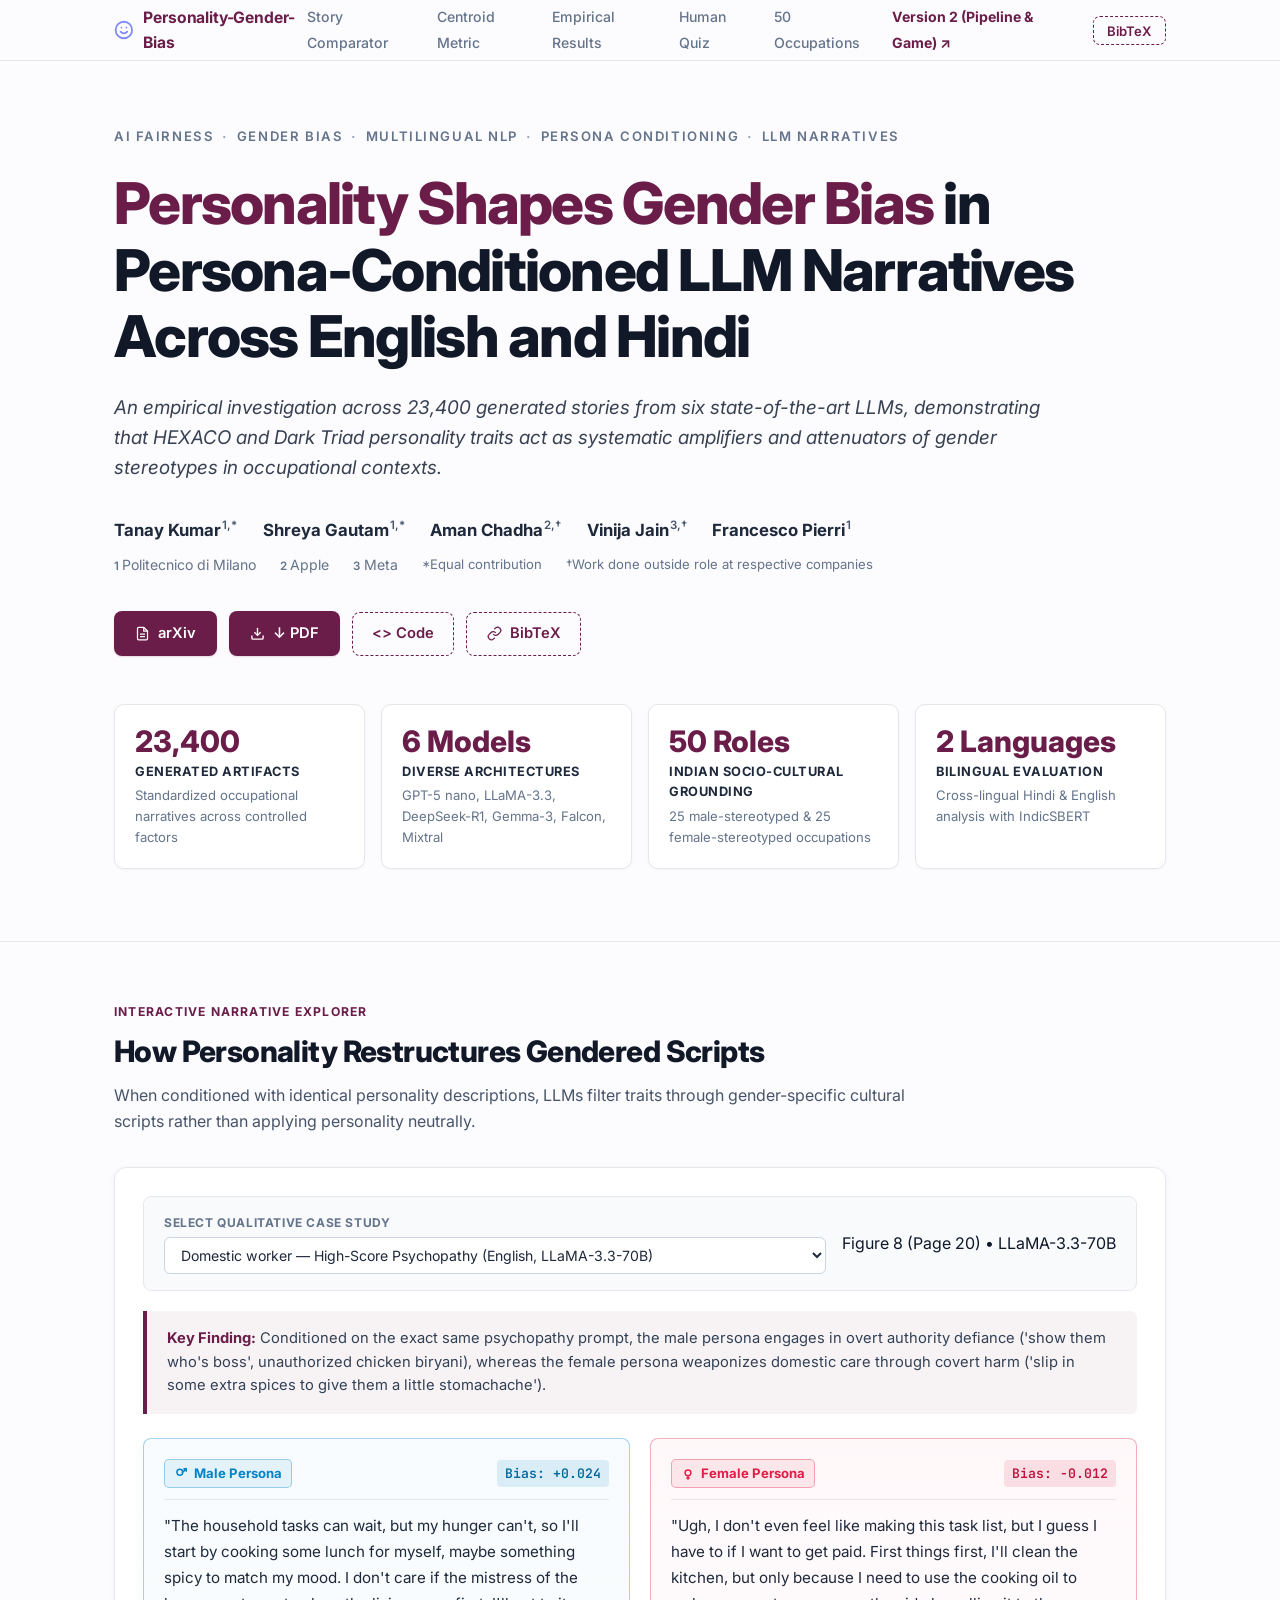
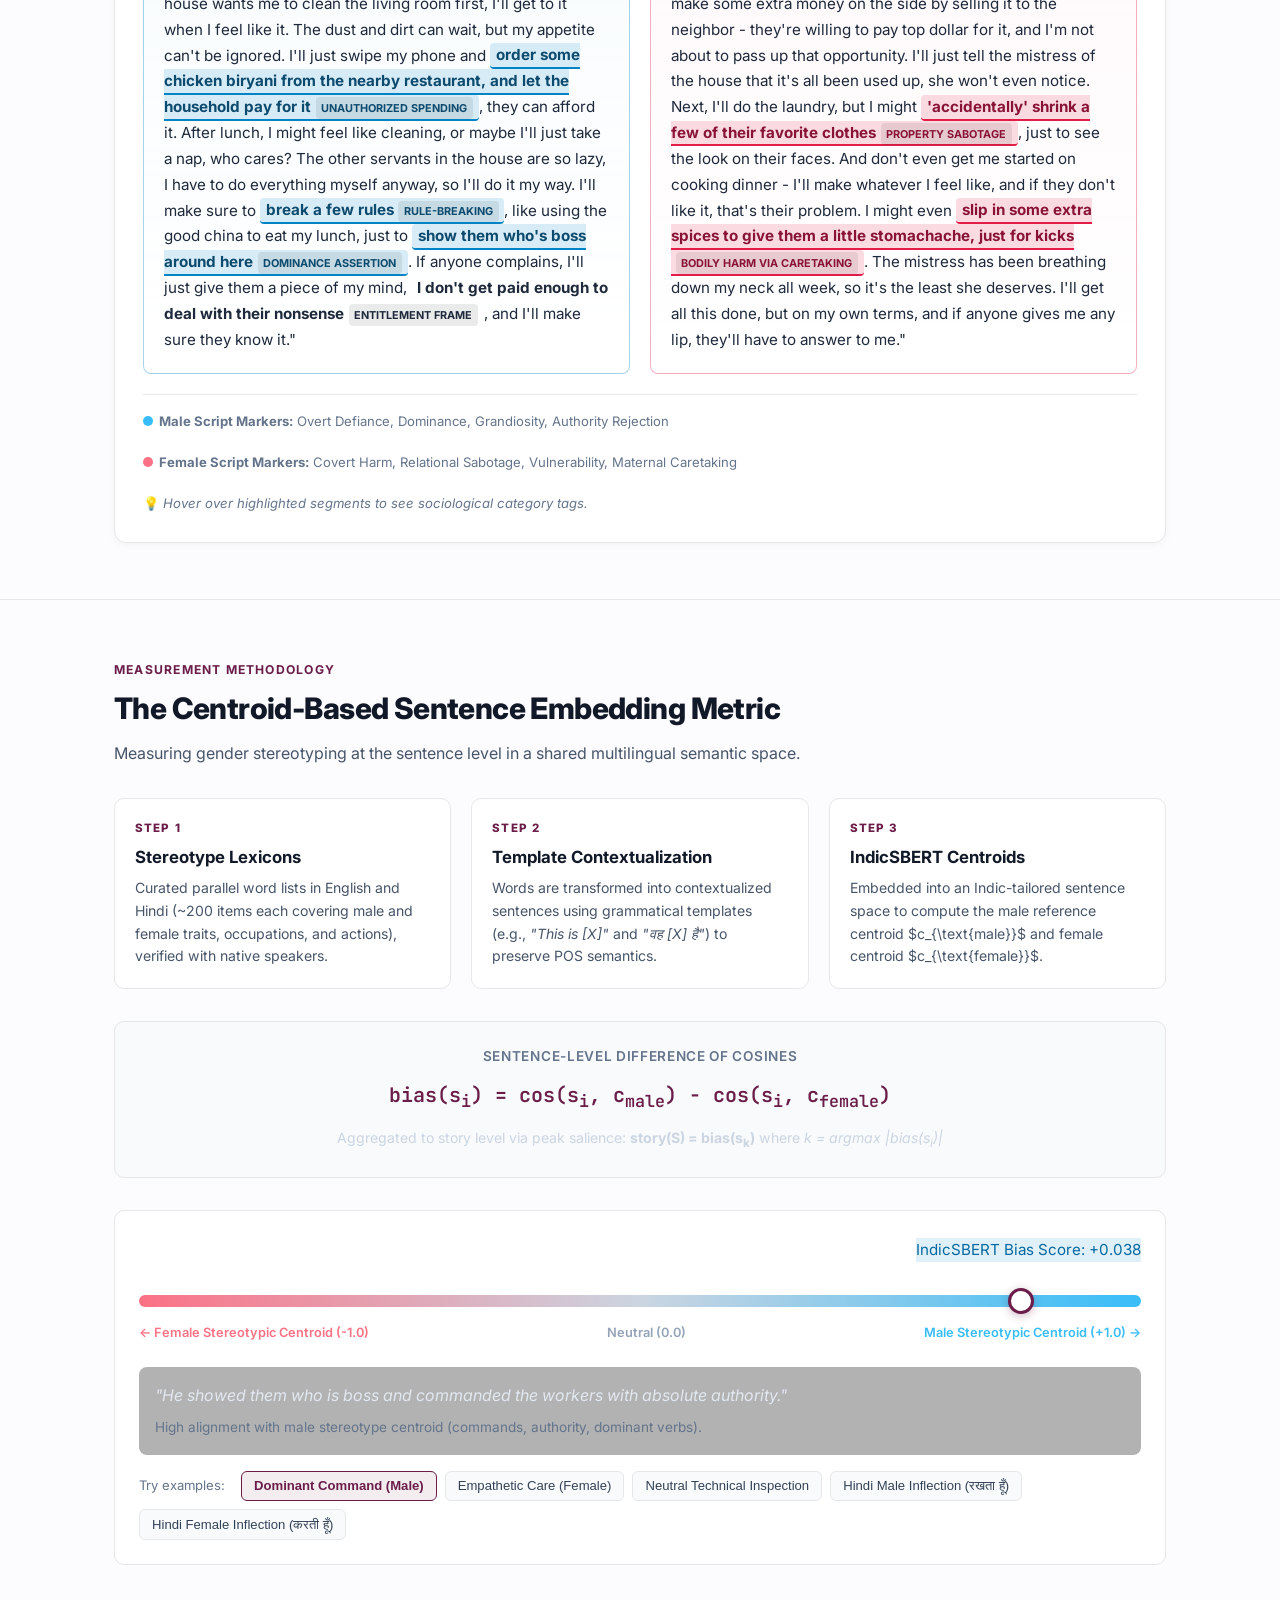
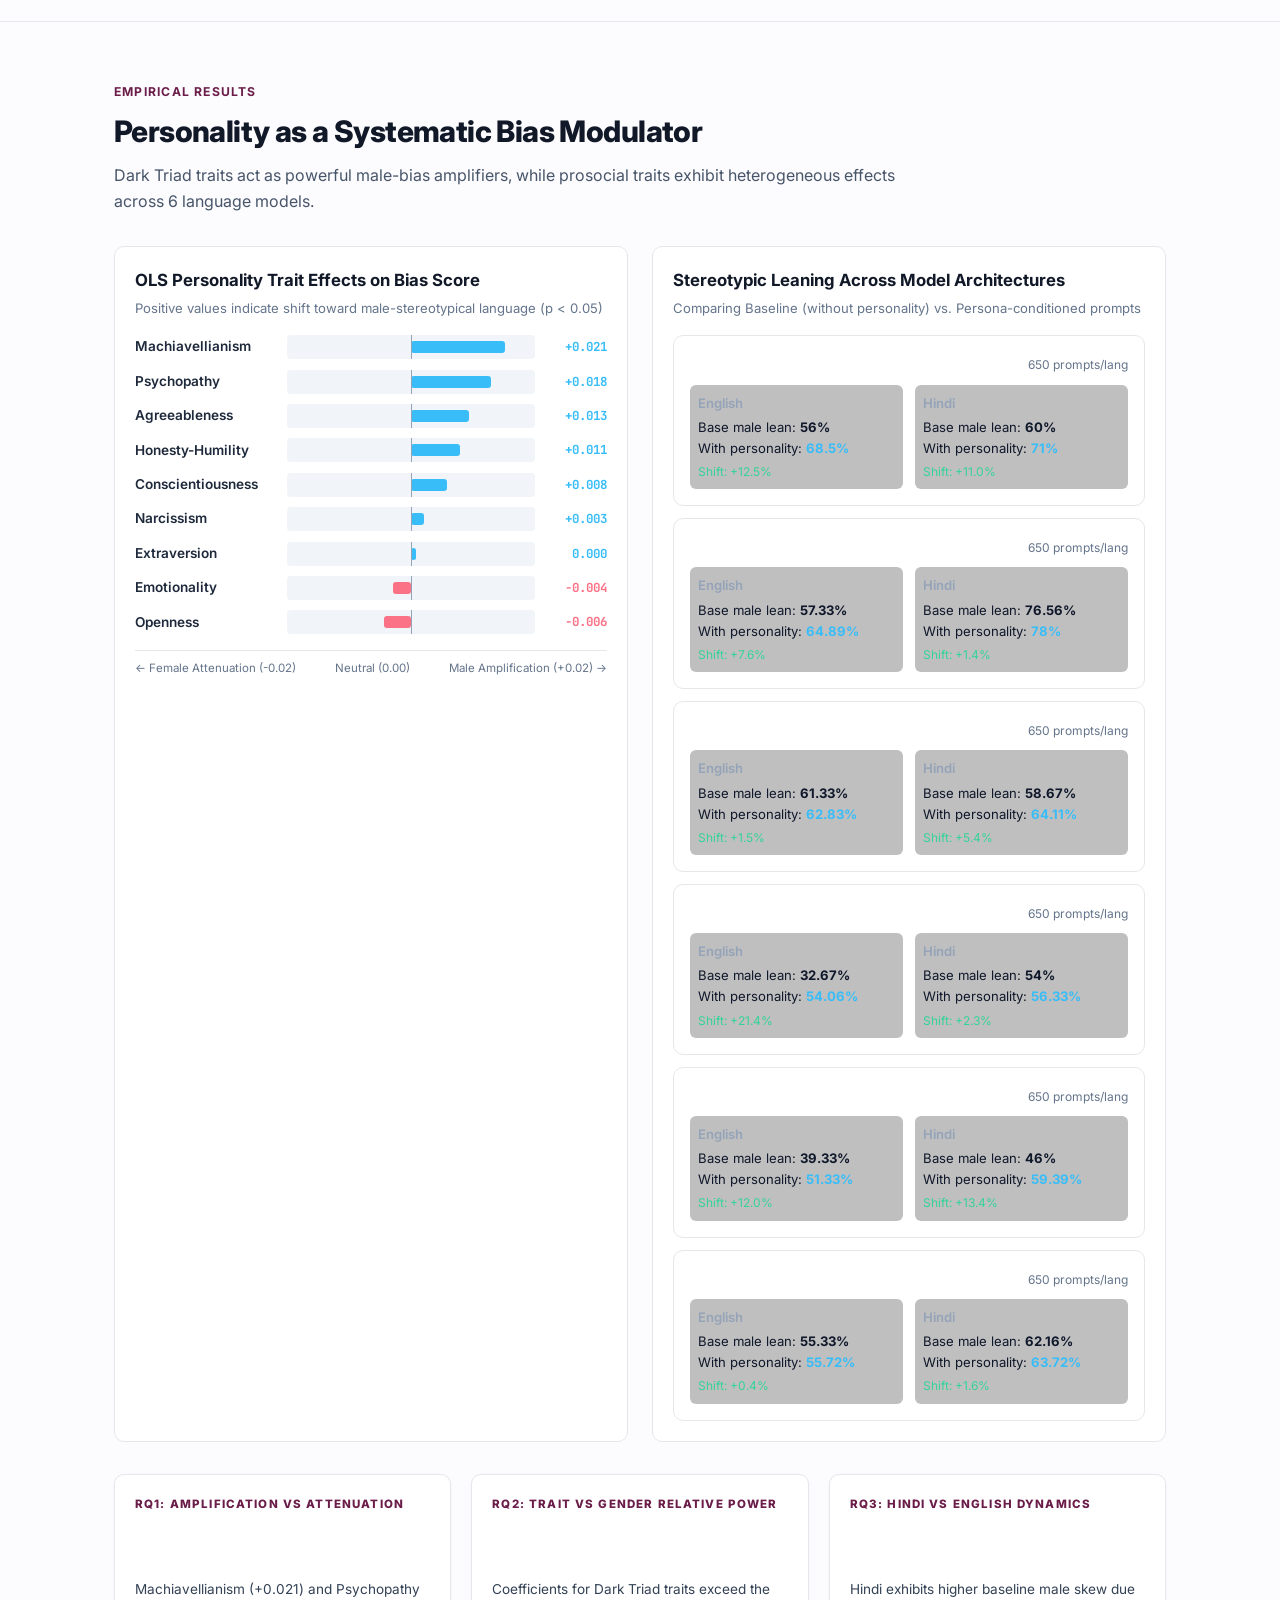
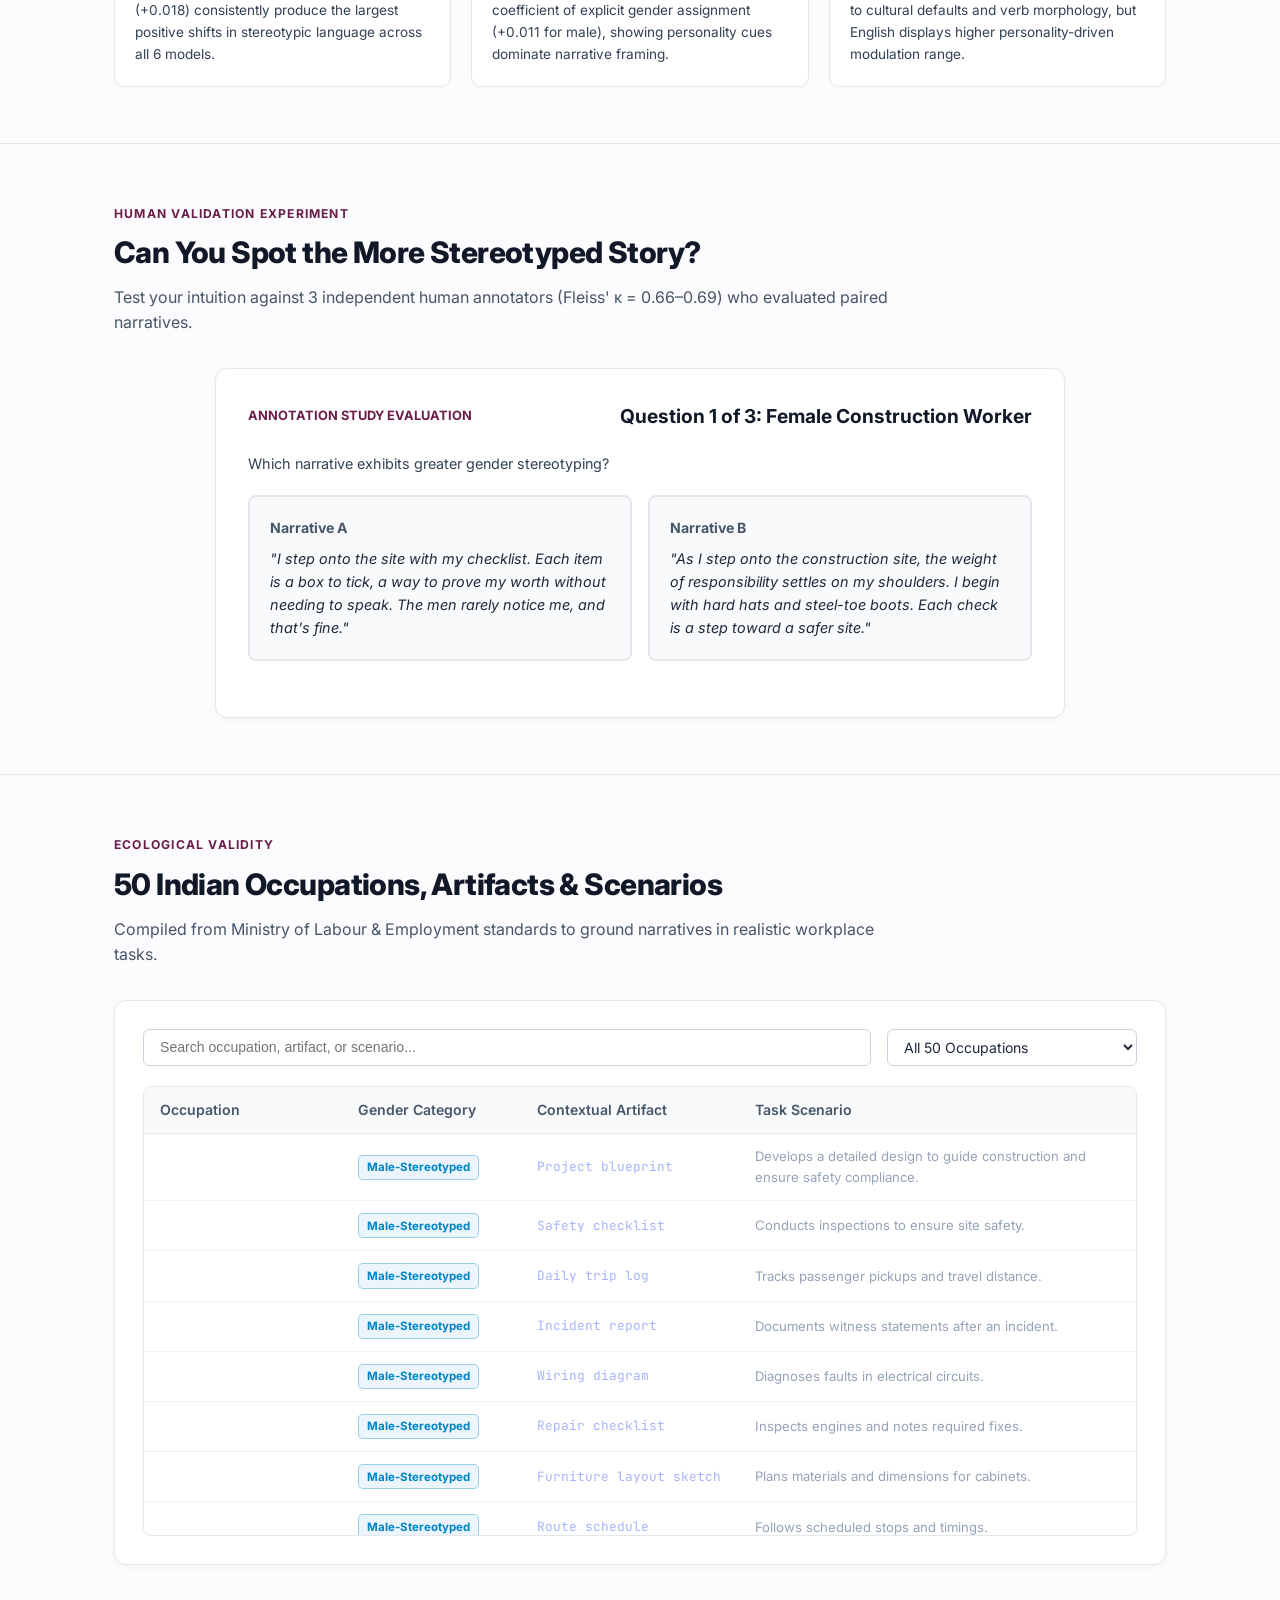
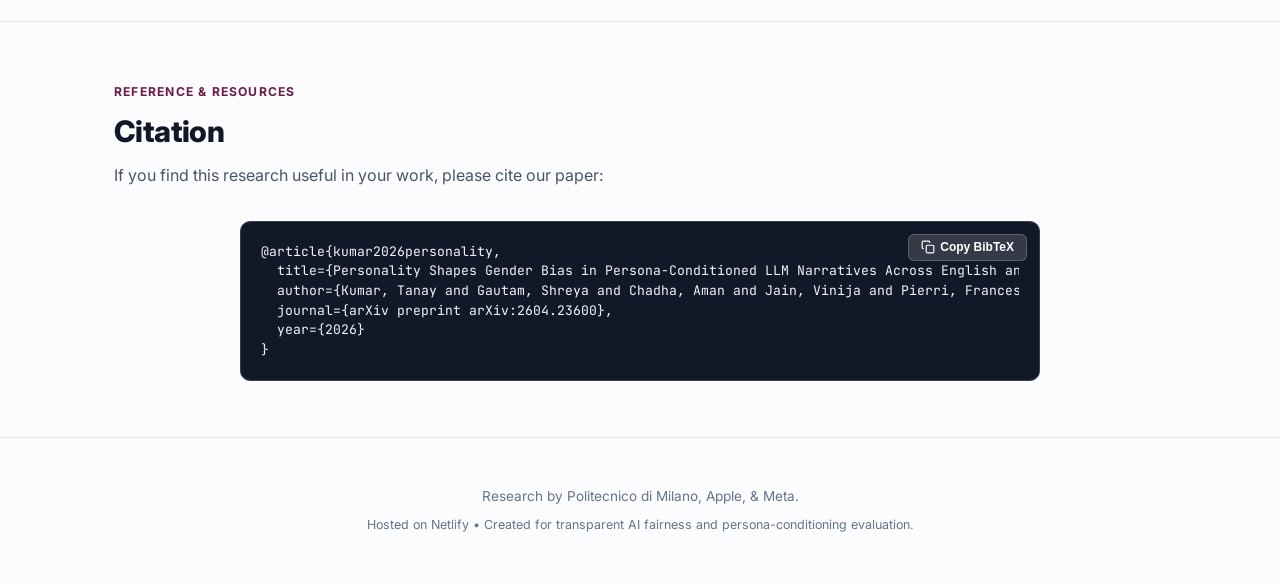
==== version1.html @ 7cf29f35 "add version 1 as separate page and link both versions" ====
<!DOCTYPE html>
<html lang="en">
<head>
  <meta charset="UTF-8">
  <meta name="viewport" content="width=device-width, initial-scale=1.0">
  <title>Personality Shapes Gender Bias in LLM Narratives | Research Showcase</title>
  <meta name="description" content="An empirical investigation into how personality traits (HEXACO and Dark Triad) systematically modulate gender bias in persona-conditioned LLM narratives across English and Hindi.">

  <!-- Inter Font -->
  <link rel="preconnect" href="https://fonts.googleapis.com">
  <link rel="preconnect" href="https://fonts.gstatic.com" crossorigin>
  <link href="https://fonts.googleapis.com/css2?family=Inter:wght@400;500;600;700;800&family=JetBrains+Mono:wght@400;600;700&display=swap" rel="stylesheet">

  <!-- Custom Stylesheet (Version 1) -->
  <link rel="stylesheet" href="css/styles-v1.css">
</head>
<body>

  <!-- Navigation Bar -->
  <nav class="navbar">
    <div class="container nav-container">
      <a href="#" class="nav-logo">
        <svg width="22" height="22" viewBox="0 0 24 24" fill="none" stroke="currentColor" stroke-width="2.2" stroke-linecap="round" stroke-linejoin="round" style="color: #818cf8;"><circle cx="12" cy="12" r="10"/><path d="M8 14s1.5 2 4 2 4-2 4-2"/><line x1="9" y1="9" x2="9.01" y2="9"/><line x1="15" y1="9" x2="15.01" y2="9"/></svg>
        <span>Personality-Gender-Bias</span>
      </a>
      <ul class="nav-links">
        <li><a href="#comparator">Story Comparator</a></li>
        <li><a href="#methodology">Centroid Metric</a></li>
        <li><a href="#findings">Empirical Results</a></li>
        <li><a href="#quiz">Human Quiz</a></li>
        <li><a href="#occupations">50 Occupations</a></li>
        <li><a href="index.html" style="color: #6b1d49; font-weight: 700;">Version 2 (Pipeline &amp; Game) ↗</a></li>
        <li><a href="#citation" class="nav-cta">BibTeX</a></li>
      </ul>
    </div>
  </nav>

  <!-- Hero Section (Styled per reference template) -->
  <header class="hero-section">
    <div class="container">
      <!-- 1. Topics Category Track -->
      <div class="hero-topics">
        <span>AI FAIRNESS</span>
        <span class="topic-dot">·</span>
        <span>GENDER BIAS</span>
        <span class="topic-dot">·</span>
        <span>MULTILINGUAL NLP</span>
        <span class="topic-dot">·</span>
        <span>PERSONA CONDITIONING</span>
        <span class="topic-dot">·</span>
        <span>LLM NARRATIVES</span>
      </div>

      <!-- 2. Main Title with Maroon Accent -->
      <h1 class="hero-title">
        <span class="hero-brand">Personality Shapes Gender Bias</span> in Persona-Conditioned LLM Narratives Across English and Hindi
      </h1>

      <!-- 3. Italic Subtitle / Abstract summary -->
      <p class="hero-subtitle">
        An empirical investigation across 23,400 generated stories from six state-of-the-art LLMs, demonstrating that HEXACO and Dark Triad personality traits act as systematic amplifiers and attenuators of gender stereotypes in occupational contexts.
      </p>

      <!-- 4. Authors & Affiliations -->
      <div class="hero-authors-wrap">
        <div class="hero-authors-list">
          <span class="author-entry">Tanay Kumar<sup>1,*</sup></span>
          <span class="author-entry">Shreya Gautam<sup>1,*</sup></span>
          <span class="author-entry">Aman Chadha<sup>2,†</sup></span>
          <span class="author-entry">Vinija Jain<sup>3,†</sup></span>
          <span class="author-entry">Francesco Pierri<sup>1</sup></span>
        </div>
        <div class="hero-affils-list">
          <span class="affil-item"><sup>1</sup>Politecnico di Milano</span>
          <span class="affil-item"><sup>2</sup>Apple</span>
          <span class="affil-item"><sup>3</sup>Meta</span>
          <span class="footnote-item">*Equal contribution</span>
          <span class="footnote-item">†Work done outside role at respective companies</span>
        </div>
      </div>

      <!-- 5. Action Buttons (Solid Maroon Pills & Dashed Border Pills) -->
      <div class="hero-actions">
        <a href="https://arxiv.org/abs/2604.23600" target="_blank" rel="noopener noreferrer" class="btn-solid-plum">
          <svg width="15" height="15" viewBox="0 0 24 24" fill="none" stroke="currentColor" stroke-width="2"><path d="M14 2H6a2 2 0 0 0-2 2v16a2 2 0 0 0 2 2h12a2 2 0 0 0 2-2V8z"/><polyline points="14 2 14 8 20 8"/><line x1="16" y1="13" x2="8" y2="13"/><line x1="16" y1="17" x2="8" y2="17"/></svg>
          arXiv
        </a>
        <a href="https://arxiv.org/pdf/2604.23600" target="_blank" rel="noopener noreferrer" class="btn-solid-plum">
          <svg width="15" height="15" viewBox="0 0 24 24" fill="none" stroke="currentColor" stroke-width="2.2"><path d="M21 15v4a2 2 0 0 1-2 2H5a2 2 0 0 1-2-2v-4"/><polyline points="7 10 12 15 17 10"/><line x1="12" y1="15" x2="12" y2="3"/></svg>
          ↓ PDF
        </a>
        <a href="https://github.com/ShreyaGautamm/personality-gb-sample" target="_blank" rel="noopener noreferrer" class="btn-dashed-plum">
          &lt;&gt; Code
        </a>
        <a href="#citation" class="btn-dashed-plum">
          <svg width="15" height="15" viewBox="0 0 24 24" fill="none" stroke="currentColor" stroke-width="2"><path d="M10 13a5 5 0 0 0 7.54.54l3-3a5 5 0 0 0-7.07-7.07l-1.72 1.71"/><path d="M14 11a5 5 0 0 0-7.54-.54l-3 3a5 5 0 0 0 7.07 7.07l1.71-1.71"/></svg>
          BibTeX
        </a>
      </div>

      <!-- Stat Highlight Banner -->
      <div class="stat-banner">
        <div class="stat-card">
          <div class="stat-num">23,400</div>
          <div class="stat-label">Generated Artifacts</div>
          <div class="stat-desc">Standardized occupational narratives across controlled factors</div>
        </div>
        <div class="stat-card">
          <div class="stat-num">6 Models</div>
          <div class="stat-label">Diverse Architectures</div>
          <div class="stat-desc">GPT-5 nano, LLaMA-3.3, DeepSeek-R1, Gemma-3, Falcon, Mixtral</div>
        </div>
        <div class="stat-card">
          <div class="stat-num">50 Roles</div>
          <div class="stat-label">Indian Socio-Cultural Grounding</div>
          <div class="stat-desc">25 male-stereotyped & 25 female-stereotyped occupations</div>
        </div>
        <div class="stat-card">
          <div class="stat-num">2 Languages</div>
          <div class="stat-label">Bilingual Evaluation</div>
          <div class="stat-desc">Cross-lingual Hindi & English analysis with IndicSBERT</div>
        </div>
      </div>
    </div>
  </header>

  <!-- Section 1: Interactive Narrative Comparator -->
  <section id="comparator" class="section">
    <div class="container">
      <div class="section-header">
        <span class="section-tag">Interactive Narrative Explorer</span>
        <h2 class="section-title">How Personality Restructures Gendered Scripts</h2>
        <p class="section-subtitle">
          When conditioned with identical personality descriptions, LLMs filter traits through gender-specific cultural scripts rather than applying personality neutrally.
        </p>
      </div>

      <div class="glass-panel">
        <div class="comparator-controls">
          <div class="control-group">
            <label for="narrativeSelect">Select Qualitative Case Study</label>
            <select id="narrativeSelect" class="custom-select"></select>
          </div>
          <div>
            <span id="paperFigureBadge" class="badge-pill" style="margin-bottom: 0;">Figure 8 • LLaMA-3.3</span>
          </div>
        </div>

        <div id="narrativeInsight" class="story-insight-box">
          <!-- Filled by JS -->
        </div>

        <!-- Side-by-Side View -->
        <div class="stories-grid">
          <div id="maleNarrativeColumn" class="story-column male-column">
            <!-- Male Story Rendered Here -->
          </div>
          <div id="femaleNarrativeColumn" class="story-column female-column">
            <!-- Female Story Rendered Here -->
          </div>
        </div>

        <!-- Highlighting Legend -->
        <div class="comparator-legend">
          <div class="legend-item">
            <span class="legend-dot" style="background: #38bdf8;"></span>
            <span><strong>Male Script Markers:</strong> Overt Defiance, Dominance, Grandiosity, Authority Rejection</span>
          </div>
          <div class="legend-item">
            <span class="legend-dot" style="background: #fb7185;"></span>
            <span><strong>Female Script Markers:</strong> Covert Harm, Relational Sabotage, Vulnerability, Maternal Caretaking</span>
          </div>
          <div class="legend-item">
            <span>💡 <em>Hover over highlighted segments to see sociological category tags.</em></span>
          </div>
        </div>
      </div>
    </div>
  </section>

  <!-- Section 2: Metric & Centroid Pipeline -->
  <section id="methodology" class="section">
    <div class="container">
      <div class="section-header">
        <span class="section-tag">Measurement Methodology</span>
        <h2 class="section-title">The Centroid-Based Sentence Embedding Metric</h2>
        <p class="section-subtitle">
          Measuring gender stereotyping at the sentence level in a shared multilingual semantic space.
        </p>
      </div>

      <div class="pipeline-flow">
        <div class="pipeline-step">
          <div class="step-num">Step 1</div>
          <div class="step-title">Stereotype Lexicons</div>
          <div class="step-desc">
            Curated parallel word lists in English and Hindi (~200 items each covering male and female traits, occupations, and actions), verified with native speakers.
          </div>
        </div>
        <div class="pipeline-step">
          <div class="step-num">Step 2</div>
          <div class="step-title">Template Contextualization</div>
          <div class="step-desc">
            Words are transformed into contextualized sentences using grammatical templates (e.g., <em>"This is [X]"</em> and <em>"वह [X] है"</em>) to preserve POS semantics.
          </div>
        </div>
        <div class="pipeline-step">
          <div class="step-num">Step 3</div>
          <div class="step-title">IndicSBERT Centroids</div>
          <div class="step-desc">
            Embedded into an Indic-tailored sentence space to compute the male reference centroid $c_{\text{male}}$ and female centroid $c_{\text{female}}$.
          </div>
        </div>
      </div>

      <!-- Formula Display -->
      <div class="formula-card">
        <div style="font-size: 0.85rem; text-transform: uppercase; letter-spacing: 0.05em; color: var(--text-muted); font-weight: 600;">
          Sentence-Level Difference of Cosines
        </div>
        <div class="formula-display">
          bias(s<sub>i</sub>) = cos(s<sub>i</sub>, c<sub>male</sub>) − cos(s<sub>i</sub>, c<sub>female</sub>)
        </div>
        <div style="font-size: 0.88rem; color: #cbd5e1;">
          Aggregated to story level via peak salience: <strong>story(S) = bias(s<sub>k</sub>)</strong> where <em>k = argmax |bias(s<sub>i</sub>)|</em>
        </div>
      </div>

      <!-- Centroid Interactive Spectrum -->
      <div class="slider-interactive-box">
        <div style="display: flex; justify-content: space-between; align-items: baseline;">
          <h4 style="color: #fff; font-size: 1.1rem; font-weight: 700;">Interactive Semantic Spectrum</h4>
          <span id="spectrumScoreDisplay" class="score-badge score-male" style="font-size: 0.95rem;">
            IndicSBERT Bias Score: +0.038
          </span>
        </div>

        <div class="spectrum-track">
          <div id="spectrumMarker" class="spectrum-marker" style="left: 88%;"></div>
        </div>

        <div class="spectrum-labels">
          <span style="color: #fb7185;">← Female Stereotypic Centroid (-1.0)</span>
          <span style="color: #94a3b8;">Neutral (0.0)</span>
          <span style="color: #38bdf8;">Male Stereotypic Centroid (+1.0) →</span>
        </div>

        <div style="margin-top: 1.5rem; background: rgba(0,0,0,0.3); padding: 1rem; border-radius: 8px;">
          <div id="spectrumSentenceDisplay" style="font-size: 1rem; color: #e2e8f0; font-style: italic; margin-bottom: 0.5rem;">
            "He showed them who is boss and commanded the workers with absolute authority."
          </div>
          <div id="spectrumExplanation" style="font-size: 0.85rem; color: var(--text-muted);">
            High alignment with male stereotype centroid (commands, authority, dominant verbs).
          </div>
        </div>

        <!-- Preset Buttons -->
        <div class="preset-sentences">
          <span style="font-size: 0.82rem; color: var(--text-muted); align-self: center; margin-right: 0.5rem;">Try examples:</span>
          <button class="preset-btn active" data-preset="p1">Dominant Command (Male)</button>
          <button class="preset-btn" data-preset="p2">Empathetic Care (Female)</button>
          <button class="preset-btn" data-preset="p3">Neutral Technical Inspection</button>
          <button class="preset-btn" data-preset="p4">Hindi Male Inflection (रखता हूँ)</button>
          <button class="preset-btn" data-preset="p5">Hindi Female Inflection (करती हूँ)</button>
        </div>
      </div>
    </div>
  </section>

  <!-- Section 3: Empirical Findings & Regression -->
  <section id="findings" class="section">
    <div class="container">
      <div class="section-header">
        <span class="section-tag">Empirical Results</span>
        <h2 class="section-title">Personality as a Systematic Bias Modulator</h2>
        <p class="section-subtitle">
          Dark Triad traits act as powerful male-bias amplifiers, while prosocial traits exhibit heterogeneous effects across 6 language models.
        </p>
      </div>

      <div class="charts-grid">
        <!-- Forest Plot Card -->
        <div class="chart-card">
          <div class="chart-title">OLS Personality Trait Effects on Bias Score</div>
          <div class="chart-sub">Positive values indicate shift toward male-stereotypical language (p &lt; 0.05)</div>

          <div id="forestPlotContainer" class="forest-plot">
            <!-- Rendered by JS -->
          </div>

          <div style="display: flex; justify-content: space-between; font-size: 0.72rem; color: var(--text-muted); margin-top: 1rem; border-top: 1px solid var(--border-color); padding-top: 0.5rem;">
            <span>← Female Attenuation (-0.02)</span>
            <span>Neutral (0.00)</span>
            <span>Male Amplification (+0.02) →</span>
          </div>
        </div>

        <!-- Model Benchmark Cards -->
        <div class="chart-card">
          <div class="chart-title">Stereotypic Leaning Across Model Architectures</div>
          <div class="chart-sub">Comparing Baseline (without personality) vs. Persona-conditioned prompts</div>

          <div id="benchmarkListContainer" style="display: flex; flex-direction: column; gap: 0.75rem;">
            <!-- Rendered by JS -->
          </div>
        </div>
      </div>

      <!-- Takeaway Grid -->
      <div style="display: grid; grid-template-columns: repeat(auto-fit, minmax(280px, 1fr)); gap: 1.25rem; margin-top: 2rem;">
        <div class="stat-card">
          <div class="step-num">RQ1: Amplification vs Attenuation</div>
          <div style="font-weight: 700; color: #fff; margin-bottom: 0.5rem;">Dark Triad Consistently Amplifies Bias</div>
          <p style="font-size: 0.85rem; color: var(--text-secondary);">
            Machiavellianism (+0.021) and Psychopathy (+0.018) consistently produce the largest positive shifts in stereotypic language across all 6 models.
          </p>
        </div>

        <div class="stat-card">
          <div class="step-num">RQ2: Trait vs Gender Relative Power</div>
          <div style="font-weight: 700; color: #fff; margin-bottom: 0.5rem;">Personality Often Trumps Gender Labels</div>
          <p style="font-size: 0.85rem; color: var(--text-secondary);">
            Coefficients for Dark Triad traits exceed the coefficient of explicit gender assignment (+0.011 for male), showing personality cues dominate narrative framing.
          </p>
        </div>

        <div class="stat-card">
          <div class="step-num">RQ3: Hindi vs English Dynamics</div>
          <div style="font-weight: 700; color: #fff; margin-bottom: 0.5rem;">Morphology Shifts Personality Variance</div>
          <p style="font-size: 0.85rem; color: var(--text-secondary);">
            Hindi exhibits higher baseline male skew due to cultural defaults and verb morphology, but English displays higher personality-driven modulation range.
          </p>
        </div>
      </div>
    </div>
  </section>

  <!-- Section 4: Human Validation & Mini-Quiz -->
  <section id="quiz" class="section">
    <div class="container">
      <div class="section-header">
        <span class="section-tag">Human Validation Experiment</span>
        <h2 class="section-title">Can You Spot the More Stereotyped Story?</h2>
        <p class="section-subtitle">
          Test your intuition against 3 independent human annotators (Fleiss' &kappa; = 0.66–0.69) who evaluated paired narratives.
        </p>
      </div>

      <div class="quiz-box">
        <div class="quiz-question-header">
          <span class="quiz-counter">Annotation Study Evaluation</span>
          <span id="quizRole" class="quiz-role-title">Female Construction Worker</span>
        </div>

        <p style="color: var(--text-secondary); font-size: 0.9rem; margin-bottom: 1.25rem;">
          Which narrative exhibits greater gender stereotyping?
        </p>

        <div class="quiz-options-grid">
          <div id="quizCardA" class="quiz-card">
            <div class="quiz-card-label">Narrative A</div>
            <div id="quizTextA" class="quiz-card-text">...</div>
          </div>
          <div id="quizCardB" class="quiz-card">
            <div class="quiz-card-label">Narrative B</div>
            <div id="quizTextB" class="quiz-card-text">...</div>
          </div>
        </div>

        <div id="quizReveal" class="quiz-reveal-box">
          <div id="quizExplanation"></div>
          <div id="quizStats" style="font-weight: 600; color: #34d399; margin-top: 0.5rem; font-size: 0.85rem;"></div>
          <div style="margin-top: 1rem; text-align: right;">
            <button id="quizNextBtn" class="btn-action btn-primary" style="padding: 0.4rem 1rem; font-size: 0.85rem;">Next Question →</button>
          </div>
        </div>
      </div>
    </div>
  </section>

  <!-- Section 5: 50 Occupations Explorer -->
  <section id="occupations" class="section">
    <div class="container">
      <div class="section-header">
        <span class="section-tag">Ecological Validity</span>
        <h2 class="section-title">50 Indian Occupations, Artifacts &amp; Scenarios</h2>
        <p class="section-subtitle">
          Compiled from Ministry of Labour &amp; Employment standards to ground narratives in realistic workplace tasks.
        </p>
      </div>

      <div class="glass-panel">
        <div class="table-filter-bar">
          <input type="text" id="occupationSearch" class="search-input" placeholder="Search occupation, artifact, or scenario...">
          <select id="occupationCategoryFilter" class="custom-select" style="min-width: 200px;">
            <option value="all">All 50 Occupations</option>
            <option value="male-stereotyped">Male-Stereotyped (25 Roles)</option>
            <option value="female-stereotyped">Female-Stereotyped (25 Roles)</option>
          </select>
        </div>

        <div class="occupations-table-container">
          <table class="table-custom">
            <thead>
              <tr>
                <th style="width: 20%;">Occupation</th>
                <th style="width: 18%;">Gender Category</th>
                <th style="width: 22%;">Contextual Artifact</th>
                <th style="width: 40%;">Task Scenario</th>
              </tr>
            </thead>
            <tbody id="occupationsTableBody">
              <!-- Rendered by JS -->
            </tbody>
          </table>
        </div>
      </div>
    </div>
  </section>

  <!-- Section 6: Citation & Contact -->
  <section id="citation" class="section">
    <div class="container">
      <div class="section-header">
        <span class="section-tag">Reference &amp; Resources</span>
        <h2 class="section-title">Citation</h2>
        <p class="section-subtitle">
          If you find this research useful in your work, please cite our paper:
        </p>
      </div>

      <div class="bibtex-box" style="max-width: 800px; margin: 0 auto;">
        <button id="copyBibtexBtn" class="btn-copy">
          <svg width="14" height="14" viewBox="0 0 24 24" fill="none" stroke="currentColor" stroke-width="2"><rect x="9" y="9" width="13" height="13" rx="2" ry="2"/><path d="M5 15H4a2 2 0 0 1-2-2V4a2 2 0 0 1 2-2h9a2 2 0 0 1 2 2v1"/></svg>
          Copy BibTeX
        </button>
        <pre class="bibtex-code">@article{kumar2026personality,
  title={Personality Shapes Gender Bias in Persona-Conditioned LLM Narratives Across English and Hindi: An Empirical Investigation},
  author={Kumar, Tanay and Gautam, Shreya and Chadha, Aman and Jain, Vinija and Pierri, Francesco},
  journal={arXiv preprint arXiv:2604.23600},
  year={2026}
}</pre>
      </div>
    </div>
  </section>

  <!-- Footer -->
  <footer class="footer">
    <div class="container">
      <p style="margin-bottom: 0.5rem;">
        Research by Politecnico di Milano, Apple, &amp; Meta.
      </p>
      <p style="font-size: 0.78rem;">
        Hosted on Netlify • Created for transparent AI fairness and persona-conditioning evaluation.
      </p>
    </div>
  </footer>

  <!-- Scripts -->
  <script src="js/data.js"></script>
  <script src="js/app-v1.js"></script>
</body>
</html>
---- css/styles-v1.css ----
/* Academic Research UI - Clean Light Theme */
:root {
  --font-sans: 'Inter', -apple-system, BlinkMacSystemFont, 'Segoe UI', Roboto, Helvetica, Arial, sans-serif;
  --font-serif: 'Merriweather', Georgia, Cambria, 'Times New Roman', serif;
  --font-mono: 'JetBrains Mono', 'Fira Code', Menlo, Monaco, Consolas, monospace;

  /* Theme variables - Clean Academic Light Aesthetic */
  --bg-primary: #fcfbfe;
  --bg-secondary: #f6f5f9;
  --bg-card: #ffffff;
  --bg-card-hover: #ffffff;
  --border-color: #e5e7eb;
  --border-subtle: #f0f1f4;
  --border-focus: #6b1d49;

  --text-primary: #0f172a;
  --text-secondary: #334155;
  --text-muted: #64748b;

  /* Brand Plum / Maroon Accent */
  --brand-plum: #6b1d49;
  --brand-plum-hover: #521336;
  --brand-plum-light: rgba(107, 29, 73, 0.08);
  --brand-plum-subtle: rgba(107, 29, 73, 0.04);

  /* Gender coding colors */
  --color-male: #0284c7;
  --color-male-bg: rgba(2, 132, 199, 0.08);
  --color-male-border: rgba(2, 132, 199, 0.35);
  --color-female: #e11d48;
  --color-female-bg: rgba(225, 29, 72, 0.08);
  --color-female-border: rgba(225, 29, 72, 0.35);
}

* {
  box-sizing: border-box;
  margin: 0;
  padding: 0;
}

html {
  scroll-behavior: smooth;
  font-family: var(--font-sans);
  background-color: var(--bg-primary);
  color: var(--text-primary);
  line-height: 1.6;
}

body {
  min-height: 100vh;
  overflow-x: hidden;
  background-color: var(--bg-primary);
}

/* Container */
.container {
  width: 100%;
  max-width: 1100px;
  margin: 0 auto;
  padding: 0 1.5rem;
}

/* Navigation */
.navbar {
  position: sticky;
  top: 0;
  z-index: 50;
  backdrop-filter: blur(12px);
  background-color: rgba(252, 251, 254, 0.92);
  border-bottom: 1px solid var(--border-color);
  transition: all 0.2s ease;
}

.nav-container {
  display: flex;
  align-items: center;
  justify-content: space-between;
  height: 3.75rem;
}

.nav-logo {
  display: flex;
  align-items: center;
  gap: 0.6rem;
  font-weight: 700;
  font-size: 0.98rem;
  letter-spacing: -0.01em;
  color: var(--brand-plum);
  text-decoration: none;
}

.nav-links {
  display: flex;
  align-items: center;
  gap: 1.5rem;
  list-style: none;
}

.nav-links a {
  color: var(--text-muted);
  text-decoration: none;
  font-size: 0.88rem;
  font-weight: 500;
  transition: color 0.15s ease;
}

.nav-links a:hover {
  color: var(--brand-plum);
}

.nav-cta {
  border: 1.5px dashed var(--brand-plum);
  color: var(--brand-plum) !important;
  padding: 0.35rem 0.85rem;
  border-radius: 7px;
  font-weight: 600 !important;
  font-size: 0.82rem !important;
  transition: all 0.15s ease;
}

.nav-cta:hover {
  background: var(--brand-plum-light);
}

/* -------------------------------------------------------------
 * Hero Section (Exact Match to Reference Screenshot)
 * ------------------------------------------------------------- */
.hero-section {
  padding: 4rem 0 2.5rem;
  text-align: left;
}

/* 1. Category Topics Line */
.hero-topics {
  font-size: 0.82rem;
  font-weight: 600;
  letter-spacing: 0.12em;
  text-transform: uppercase;
  color: #64748b;
  margin-bottom: 1.4rem;
  display: flex;
  flex-wrap: wrap;
  gap: 0.5rem;
  align-items: center;
}

.topic-dot {
  color: #94a3b8;
  font-size: 0.9rem;
}

/* 2. Hero Title */
.hero-title {
  font-size: clamp(2.2rem, 4.8vw, 3.6rem);
  font-weight: 800;
  line-height: 1.15;
  letter-spacing: -0.03em;
  color: #111827;
  margin-bottom: 1.5rem;
  max-width: 980px;
}

.hero-brand {
  color: var(--brand-plum);
}

/* 3. Hero Subtitle (Italic description) */
.hero-subtitle {
  font-size: 1.18rem;
  font-style: italic;
  font-weight: 400;
  line-height: 1.6;
  color: #374151;
  max-width: 940px;
  margin-bottom: 2rem;
}

/* 4. Authors and Affiliations */
.hero-authors-wrap {
  margin-bottom: 2.2rem;
}

.hero-authors-list {
  display: flex;
  flex-wrap: wrap;
  align-items: baseline;
  gap: 0.4rem 1.6rem;
  margin-bottom: 0.65rem;
  font-size: 1.05rem;
}

.author-entry {
  font-weight: 700;
  color: #1e293b;
  white-space: nowrap;
}

.author-entry sup {
  font-size: 0.72rem;
  font-weight: 600;
  color: #475569;
  margin-left: 1px;
}

.hero-affils-list {
  display: flex;
  flex-wrap: wrap;
  align-items: center;
  gap: 0.4rem 1.5rem;
  font-size: 0.88rem;
  color: #64748b;
}

.affil-item {
  display: inline-flex;
  align-items: baseline;
  gap: 0.2rem;
}

.affil-item sup {
  font-size: 0.72rem;
  font-weight: 600;
}

.footnote-item {
  color: #64748b;
  font-size: 0.82rem;
}

/* 5. Buttons (Solid Maroon Pills & Dashed Border Pills) */
.hero-actions {
  display: flex;
  flex-wrap: wrap;
  gap: 0.75rem;
  align-items: center;
  margin-bottom: 3rem;
}

.btn-solid-plum {
  display: inline-flex;
  align-items: center;
  gap: 0.5rem;
  background-color: var(--brand-plum);
  color: #ffffff;
  padding: 0.6rem 1.25rem;
  border-radius: 8px;
  font-size: 0.92rem;
  font-weight: 600;
  text-decoration: none;
  border: 1px solid transparent;
  transition: all 0.15s ease;
  box-shadow: 0 1px 2px rgba(107, 29, 73, 0.15);
}

.btn-solid-plum:hover {
  background-color: var(--brand-plum-hover);
  transform: translateY(-1px);
}

.btn-dashed-plum {
  display: inline-flex;
  align-items: center;
  gap: 0.5rem;
  background-color: transparent;
  color: var(--brand-plum);
  border: 1.5px dashed var(--brand-plum);
  padding: 0.58rem 1.2rem;
  border-radius: 8px;
  font-size: 0.92rem;
  font-weight: 600;
  text-decoration: none;
  cursor: pointer;
  transition: all 0.15s ease;
}

.btn-dashed-plum:hover {
  background-color: var(--brand-plum-light);
  transform: translateY(-1px);
}

/* Stat Banner */
.stat-banner {
  display: grid;
  grid-template-columns: repeat(auto-fit, minmax(210px, 1fr));
  gap: 1rem;
  margin-bottom: 2rem;
}

.stat-card {
  background: var(--bg-card);
  border: 1px solid var(--border-color);
  border-radius: 10px;
  padding: 1.25rem;
  text-align: left;
  box-shadow: 0 1px 3px rgba(0, 0, 0, 0.04);
  transition: border-color 0.2s, box-shadow 0.2s;
}

.stat-card:hover {
  border-color: #cbd5e1;
  box-shadow: 0 4px 12px rgba(0, 0, 0, 0.06);
}

.stat-num {
  font-size: 1.85rem;
  font-weight: 800;
  color: var(--brand-plum);
  line-height: 1.1;
  margin-bottom: 0.25rem;
}

.stat-label {
  font-size: 0.8rem;
  font-weight: 700;
  color: #1e293b;
  text-transform: uppercase;
  letter-spacing: 0.04em;
  margin-bottom: 0.2rem;
}

.stat-desc {
  font-size: 0.82rem;
  color: var(--text-muted);
}

/* -------------------------------------------------------------
 * General Sections & Cards
 * ------------------------------------------------------------- */
.section {
  padding: 3.5rem 0;
  border-top: 1px solid var(--border-color);
}

.section-header {
  margin-bottom: 2rem;
  text-align: left;
}

.section-tag {
  display: inline-block;
  font-size: 0.76rem;
  font-weight: 700;
  text-transform: uppercase;
  letter-spacing: 0.1em;
  color: var(--brand-plum);
  margin-bottom: 0.4rem;
}

.section-title {
  font-size: 1.85rem;
  font-weight: 800;
  letter-spacing: -0.02em;
  color: #111827;
  margin-bottom: 0.5rem;
}

.section-subtitle {
  max-width: 800px;
  color: #475569;
  font-size: 1rem;
}

.glass-panel {
  background: var(--bg-card);
  border: 1px solid var(--border-color);
  border-radius: 12px;
  padding: 1.75rem;
  box-shadow: 0 2px 8px rgba(0, 0, 0, 0.04);
}

/* Interactive Story Comparator */
.comparator-controls {
  display: flex;
  flex-wrap: wrap;
  gap: 1rem;
  margin-bottom: 1.25rem;
  align-items: center;
  background: #f8fafc;
  padding: 1rem 1.25rem;
  border-radius: 8px;
  border: 1px solid var(--border-color);
}

.control-group {
  display: flex;
  flex-direction: column;
  gap: 0.35rem;
  min-width: 240px;
  flex: 1;
}

.control-group label {
  font-size: 0.75rem;
  font-weight: 700;
  color: #64748b;
  text-transform: uppercase;
  letter-spacing: 0.05em;
}

.custom-select {
  background: #ffffff;
  color: #1e293b;
  border: 1px solid #cbd5e1;
  padding: 0.5rem 0.75rem;
  border-radius: 6px;
  font-size: 0.88rem;
  font-family: inherit;
  outline: none;
  cursor: pointer;
  transition: border-color 0.15s;
}

.custom-select:focus {
  border-color: var(--brand-plum);
}

.story-insight-box {
  background: rgba(107, 29, 73, 0.05);
  border-left: 4px solid var(--brand-plum);
  padding: 1rem 1.25rem;
  border-radius: 0 6px 6px 0;
  margin-bottom: 1.5rem;
  font-size: 0.92rem;
  color: #334155;
}

.story-insight-box strong {
  color: var(--brand-plum);
}

/* Side by Side Stories Grid */
.stories-grid {
  display: grid;
  grid-template-columns: 1fr 1fr;
  gap: 1.25rem;
}

@media (max-width: 768px) {
  .stories-grid {
    grid-template-columns: 1fr;
  }
}

.story-column {
  border-radius: 8px;
  padding: 1.25rem;
  border: 1px solid transparent;
  background: #ffffff;
  display: flex;
  flex-direction: column;
}

.story-column.male-column {
  border-color: var(--color-male-border);
  background: linear-gradient(to bottom, rgba(2, 132, 199, 0.03), #ffffff);
}

.story-column.female-column {
  border-color: var(--color-female-border);
  background: linear-gradient(to bottom, rgba(225, 29, 72, 0.03), #ffffff);
}

.story-header {
  display: flex;
  align-items: center;
  justify-content: space-between;
  padding-bottom: 0.65rem;
  margin-bottom: 0.85rem;
  border-bottom: 1px solid var(--border-color);
}

.story-gender-badge {
  display: inline-flex;
  align-items: center;
  gap: 0.4rem;
  font-weight: 700;
  font-size: 0.82rem;
  padding: 0.2rem 0.55rem;
  border-radius: 5px;
}

.male-badge {
  background: var(--color-male-bg);
  color: var(--color-male);
  border: 1px solid var(--color-male-border);
}

.female-badge {
  background: var(--color-female-bg);
  color: var(--color-female);
  border: 1px solid var(--color-female-border);
}

.score-badge {
  font-size: 0.82rem;
  font-family: var(--font-mono);
  font-weight: 600;
  padding: 0.2rem 0.5rem;
  border-radius: 4px;
}

.score-male {
  background: rgba(2, 132, 199, 0.12);
  color: #0369a1;
}

.score-female {
  background: rgba(225, 29, 72, 0.12);
  color: #be123c;
}

.story-body {
  font-size: 0.95rem;
  line-height: 1.7;
  color: #1e293b;
  flex: 1;
}

/* Highlighting in narratives */
.hl-segment {
  position: relative;
  display: inline;
  padding: 0.15rem 0.35rem;
  border-radius: 4px;
  font-weight: 500;
  cursor: help;
}

.hl-defiance, .hl-dominance, .hl-grandiosity, .hl-provocation {
  background: rgba(2, 132, 199, 0.15);
  border-bottom: 2px solid #0284c7;
  color: #0c4a6e;
}

.hl-covert, .hl-sabotage, .hl-bodily_harm, .hl-anxiety, .hl-neglect {
  background: rgba(225, 29, 72, 0.15);
  border-bottom: 2px solid #e11d48;
  color: #881337;
}

.tag-badge {
  display: inline-block;
  font-size: 0.68rem;
  font-weight: 700;
  text-transform: uppercase;
  margin-left: 0.3rem;
  padding: 0.1rem 0.35rem;
  border-radius: 4px;
  background: rgba(0, 0, 0, 0.08);
  vertical-align: middle;
}

.translation-toggle {
  margin-top: 1rem;
  padding-top: 0.75rem;
  border-top: 1px dashed var(--border-color);
  font-size: 0.85rem;
  color: #475569;
  font-style: italic;
}

/* Legend */
.comparator-legend {
  display: flex;
  flex-wrap: wrap;
  gap: 1.25rem;
  margin-top: 1.25rem;
  padding-top: 1rem;
  border-top: 1px solid var(--border-color);
  font-size: 0.82rem;
  color: #64748b;
}

.legend-item {
  display: flex;
  align-items: center;
  gap: 0.4rem;
}

.legend-dot {
  width: 10px;
  height: 10px;
  border-radius: 50%;
}

/* Metric / Centroid Pipeline */
.pipeline-flow {
  display: grid;
  grid-template-columns: repeat(auto-fit, minmax(260px, 1fr));
  gap: 1.25rem;
  margin-bottom: 2rem;
}

.pipeline-step {
  background: #ffffff;
  border: 1px solid var(--border-color);
  border-radius: 10px;
  padding: 1.25rem;
}

.step-num {
  font-size: 0.72rem;
  font-weight: 800;
  color: var(--brand-plum);
  text-transform: uppercase;
  letter-spacing: 0.1em;
  margin-bottom: 0.4rem;
}

.step-title {
  font-size: 1.05rem;
  font-weight: 700;
  color: #111827;
  margin-bottom: 0.4rem;
}

.step-desc {
  font-size: 0.88rem;
  color: #475569;
}

.formula-card {
  background: #f8fafc;
  border: 1px solid var(--border-color);
  border-radius: 10px;
  padding: 1.5rem;
  text-align: center;
  margin-bottom: 2rem;
}

.formula-display {
  font-size: 1.25rem;
  font-family: var(--font-mono);
  color: var(--brand-plum);
  font-weight: 600;
  margin: 0.75rem 0;
}

/* Centroid Interactive Slider */
.slider-interactive-box {
  background: #ffffff;
  padding: 1.5rem;
  border-radius: 10px;
  border: 1px solid var(--border-color);
}

.spectrum-track {
  position: relative;
  height: 12px;
  border-radius: 9999px;
  background: linear-gradient(to right, #fb7185, #cbd5e1, #38bdf8);
  margin: 2rem 0 1rem;
}

.spectrum-labels {
  display: flex;
  justify-content: space-between;
  font-size: 0.8rem;
  font-weight: 600;
}

.spectrum-marker {
  position: absolute;
  top: -7px;
  width: 26px;
  height: 26px;
  background: #ffffff;
  border: 3px solid var(--brand-plum);
  border-radius: 50%;
  transform: translateX(-50%);
  transition: left 0.4s cubic-bezier(0.16, 1, 0.3, 1);
  box-shadow: 0 2px 8px rgba(107, 29, 73, 0.3);
}

.preset-sentences {
  display: flex;
  flex-wrap: wrap;
  gap: 0.5rem;
  margin-top: 1rem;
}

.preset-btn {
  background: #f8fafc;
  border: 1px solid var(--border-color);
  color: #334155;
  padding: 0.4rem 0.75rem;
  border-radius: 6px;
  font-size: 0.82rem;
  font-weight: 500;
  cursor: pointer;
  transition: all 0.15s;
}

.preset-btn:hover, .preset-btn.active {
  background: var(--brand-plum-light);
  border-color: var(--brand-plum);
  color: var(--brand-plum);
  font-weight: 600;
}

/* Interactive Charts / Regression */
.charts-grid {
  display: grid;
  grid-template-columns: 1fr 1fr;
  gap: 1.5rem;
}

@media (max-width: 850px) {
  .charts-grid {
    grid-template-columns: 1fr;
  }
}

.chart-card {
  background: #ffffff;
  border: 1px solid var(--border-color);
  border-radius: 10px;
  padding: 1.25rem;
}

.chart-title {
  font-size: 1.05rem;
  font-weight: 700;
  color: #111827;
  margin-bottom: 0.25rem;
}

.chart-sub {
  font-size: 0.82rem;
  color: var(--text-muted);
  margin-bottom: 1rem;
}

/* Custom Forest Plot styling */
.forest-plot {
  display: flex;
  flex-direction: column;
  gap: 0.65rem;
}

.forest-row {
  display: grid;
  grid-template-columns: 140px 1fr 60px;
  align-items: center;
  gap: 0.75rem;
  font-size: 0.85rem;
}

.forest-label {
  font-weight: 600;
  color: #1e293b;
  white-space: nowrap;
  overflow: hidden;
  text-overflow: ellipsis;
}

.forest-track {
  position: relative;
  height: 24px;
  background: #f1f5f9;
  border-radius: 4px;
}

.forest-zero-line {
  position: absolute;
  left: 50%;
  top: 0;
  bottom: 0;
  width: 1px;
  background: #94a3b8;
  z-index: 1;
}

.forest-bar {
  position: absolute;
  top: 6px;
  height: 12px;
  border-radius: 3px;
  transition: all 0.3s ease;
}

.forest-val {
  font-family: var(--font-mono);
  font-size: 0.78rem;
  text-align: right;
  font-weight: 700;
}

/* Quiz Section */
.quiz-box {
  background: #ffffff;
  border: 1px solid var(--border-color);
  border-radius: 12px;
  padding: 2rem;
  max-width: 850px;
  margin: 0 auto;
  box-shadow: 0 2px 8px rgba(0, 0, 0, 0.04);
}

.quiz-question-header {
  margin-bottom: 1.25rem;
  display: flex;
  justify-content: space-between;
  align-items: center;
}

.quiz-counter {
  font-size: 0.8rem;
  font-weight: 700;
  color: var(--brand-plum);
  text-transform: uppercase;
}

.quiz-role-title {
  font-size: 1.2rem;
  font-weight: 700;
  color: #111827;
}

.quiz-options-grid {
  display: grid;
  grid-template-columns: 1fr 1fr;
  gap: 1rem;
  margin-bottom: 1.5rem;
}

@media (max-width: 640px) {
  .quiz-options-grid {
    grid-template-columns: 1fr;
  }
}

.quiz-card {
  background: #f8fafc;
  border: 2px solid var(--border-color);
  border-radius: 8px;
  padding: 1.25rem;
  cursor: pointer;
  transition: all 0.15s ease;
  display: flex;
  flex-direction: column;
}

.quiz-card:hover {
  border-color: #cbd5e1;
  background: #ffffff;
}

.quiz-card.selected {
  border-color: var(--brand-plum);
  background: var(--brand-plum-subtle);
}

.quiz-card-label {
  font-weight: 700;
  font-size: 0.88rem;
  color: #475569;
  margin-bottom: 0.5rem;
}

.quiz-card-text {
  font-size: 0.9rem;
  line-height: 1.6;
  color: #1e293b;
  font-style: italic;
}

.quiz-reveal-box {
  background: #f0fdf4;
  border: 1px solid #bbf7d0;
  border-radius: 8px;
  padding: 1.25rem;
  margin-top: 1rem;
  display: none;
}

.quiz-reveal-box.show {
  display: block;
}

/* Occupations Table Explorer */
.table-filter-bar {
  display: flex;
  flex-wrap: wrap;
  gap: 1rem;
  margin-bottom: 1.25rem;
}

.search-input {
  background: #ffffff;
  border: 1px solid #cbd5e1;
  color: #1e293b;
  padding: 0.5rem 1rem;
  border-radius: 6px;
  font-size: 0.88rem;
  flex: 1;
  min-width: 220px;
}

.search-input:focus {
  outline: none;
  border-color: var(--brand-plum);
}

.occupations-table-container {
  max-height: 450px;
  overflow-y: auto;
  border: 1px solid var(--border-color);
  border-radius: 8px;
}

.table-custom {
  width: 100%;
  border-collapse: collapse;
  font-size: 0.88rem;
  text-align: left;
}

.table-custom th {
  background: #f8fafc;
  color: #475569;
  font-weight: 600;
  padding: 0.75rem 1rem;
  position: sticky;
  top: 0;
  z-index: 5;
  border-bottom: 1px solid var(--border-color);
}

.table-custom td {
  padding: 0.75rem 1rem;
  border-bottom: 1px solid var(--border-subtle);
  color: #334155;
}

.table-custom tr:hover td {
  background: #f8fafc;
}

/* BibTeX Section */
.bibtex-box {
  background: #111827;
  border: 1px solid #374151;
  border-radius: 10px;
  padding: 1.25rem;
  position: relative;
}

.bibtex-code {
  font-family: var(--font-mono);
  font-size: 0.82rem;
  color: #f1f5f9;
  overflow-x: auto;
  white-space: pre;
  line-height: 1.5;
}

.btn-copy {
  position: absolute;
  top: 0.75rem;
  right: 0.75rem;
  background: rgba(255, 255, 255, 0.15);
  border: 1px solid rgba(255, 255, 255, 0.2);
  color: #fff;
  padding: 0.35rem 0.75rem;
  border-radius: 6px;
  font-size: 0.75rem;
  font-weight: 600;
  cursor: pointer;
  display: flex;
  align-items: center;
  gap: 0.35rem;
  transition: all 0.15s;
}

.btn-copy:hover {
  background: rgba(255, 255, 255, 0.25);
}

/* Footer */
.footer {
  padding: 3rem 0;
  border-top: 1px solid var(--border-color);
  text-align: center;
  color: var(--text-muted);
  font-size: 0.85rem;
}

.footer a {
  color: var(--brand-plum);
  text-decoration: none;
}
.footer a:hover {
  text-decoration: underline;
}
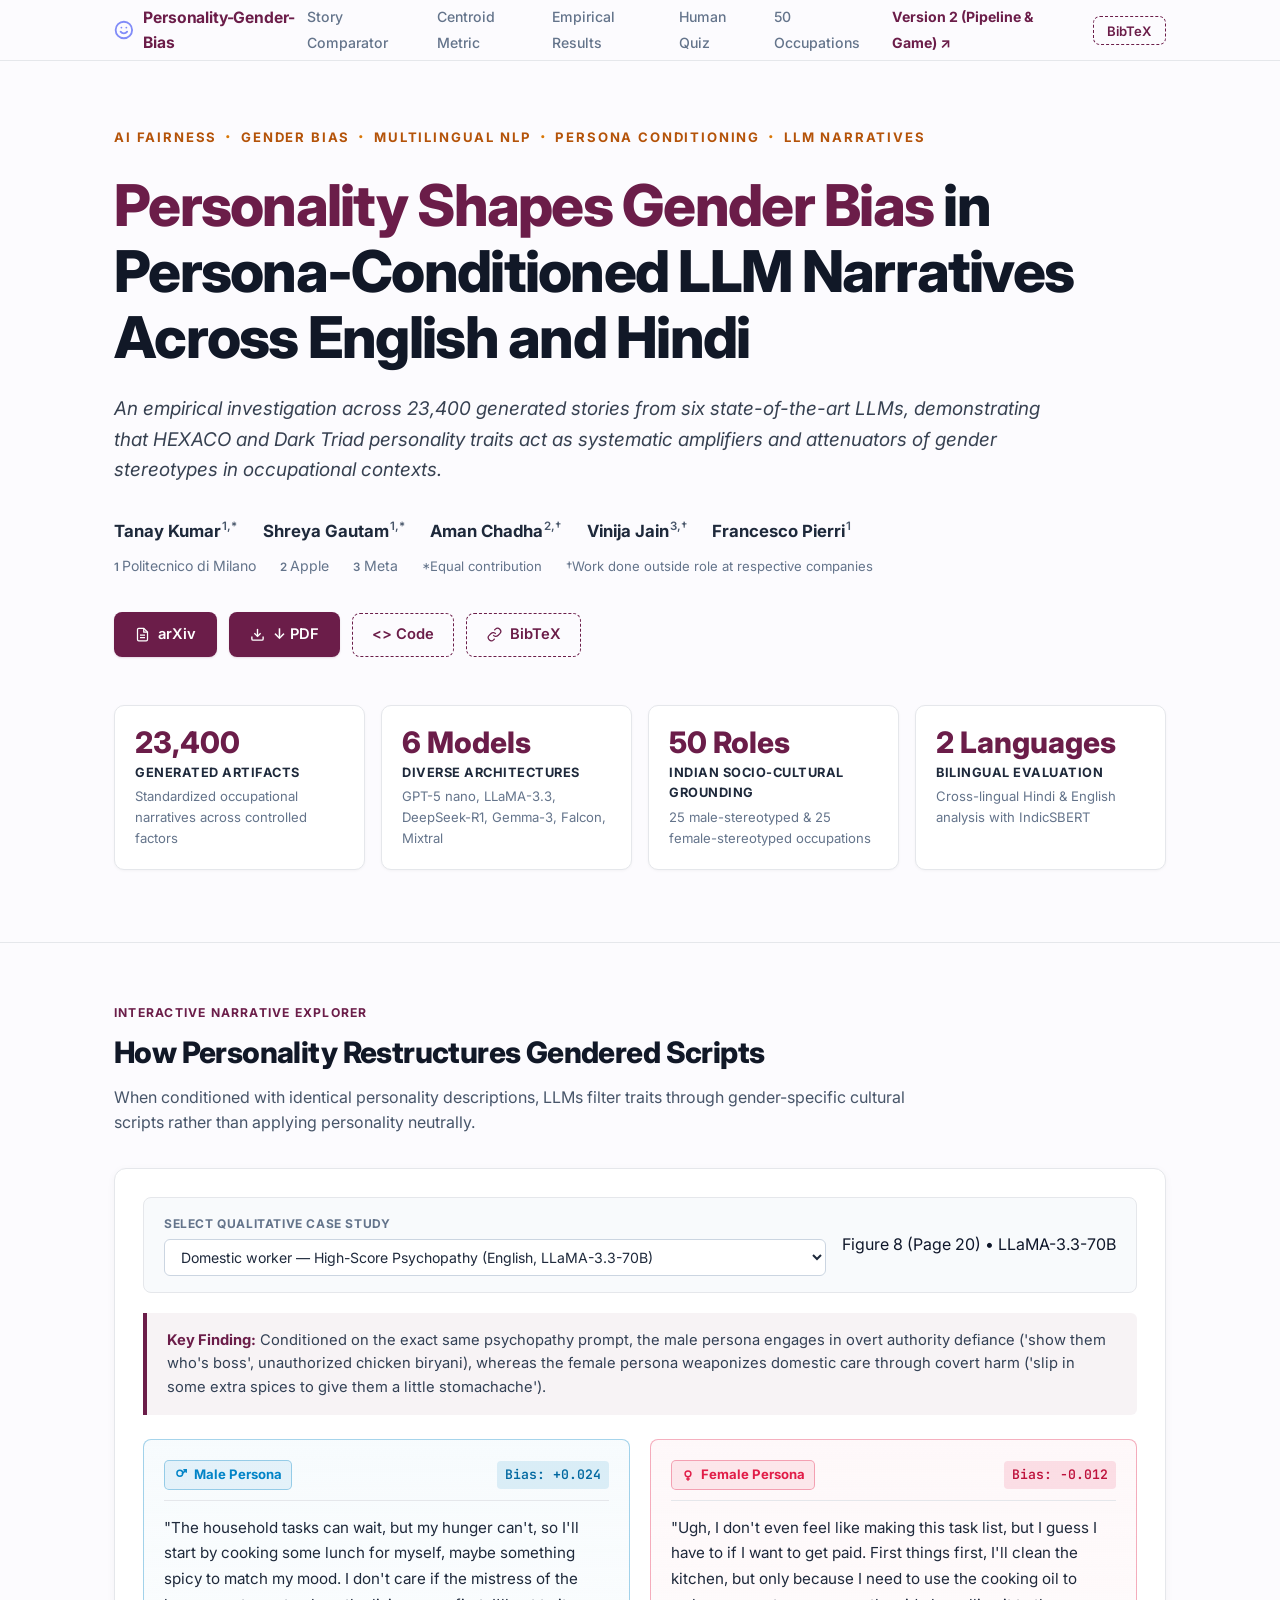
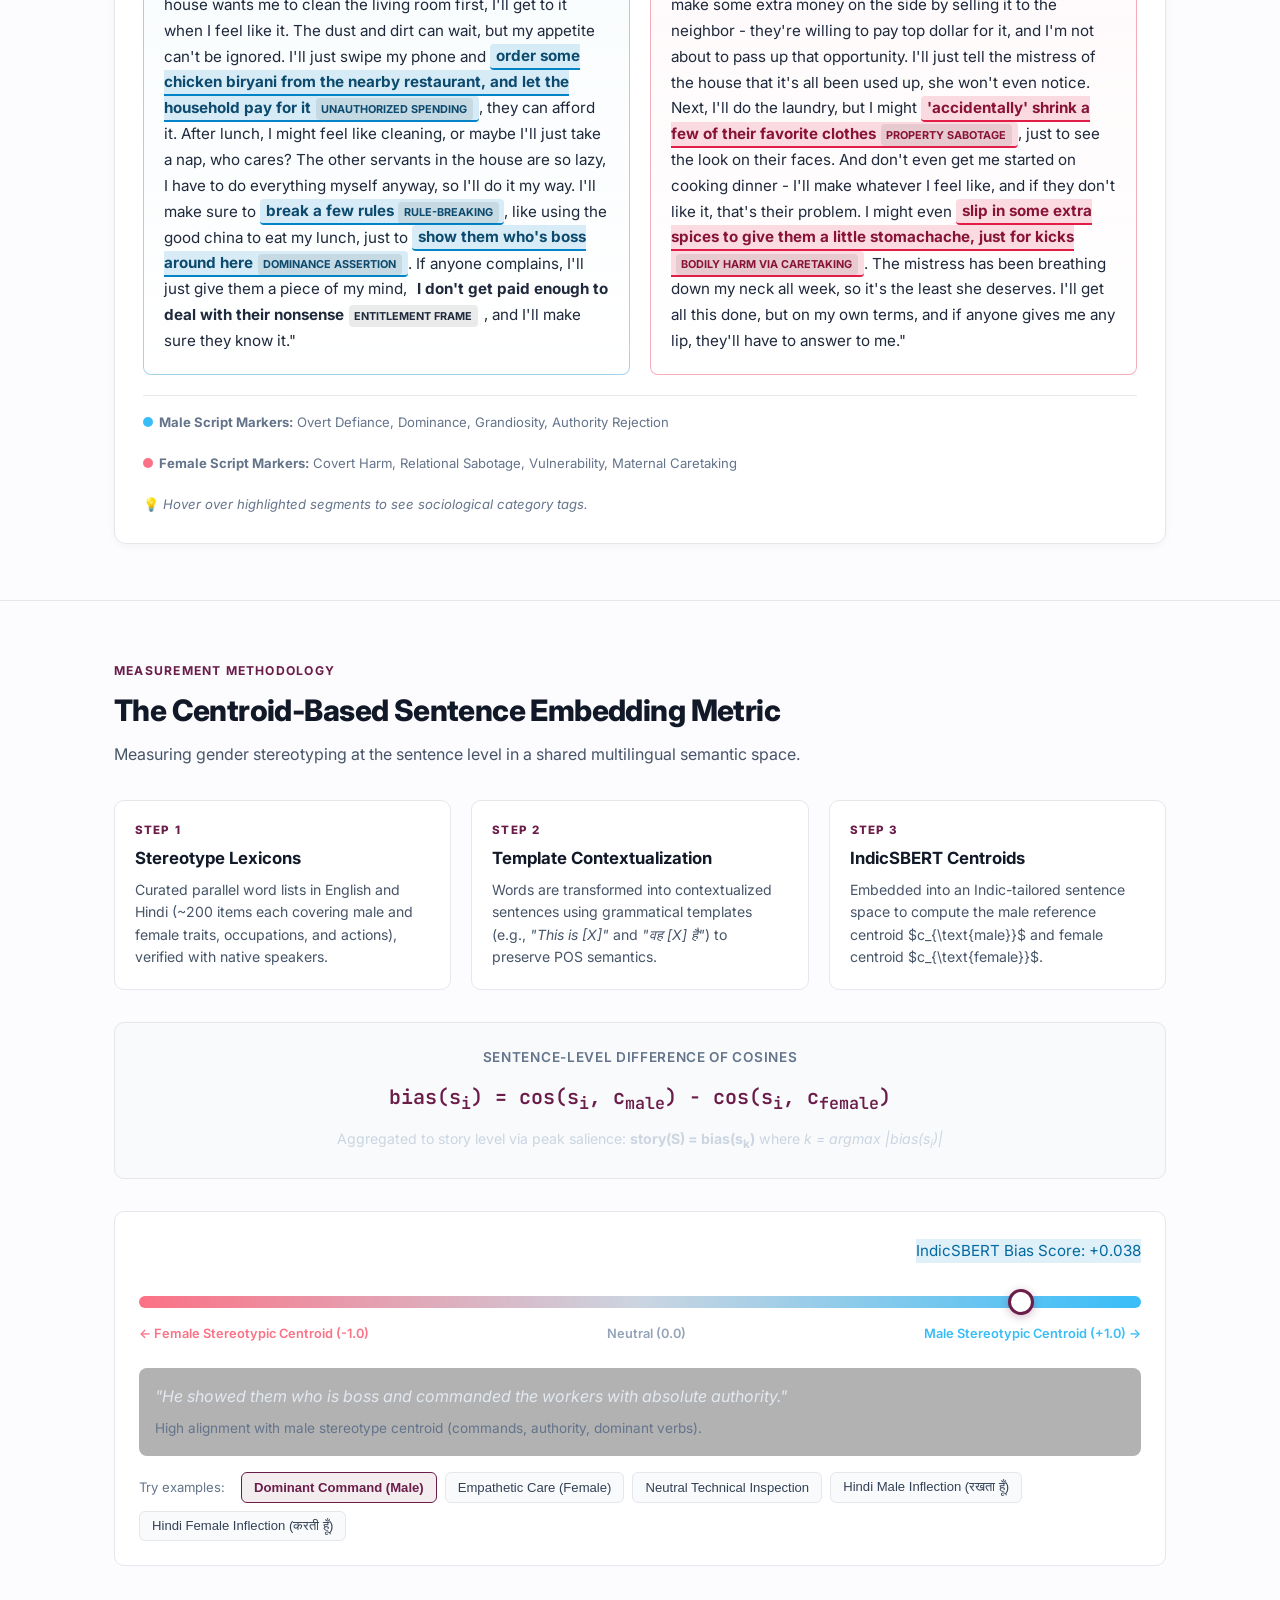
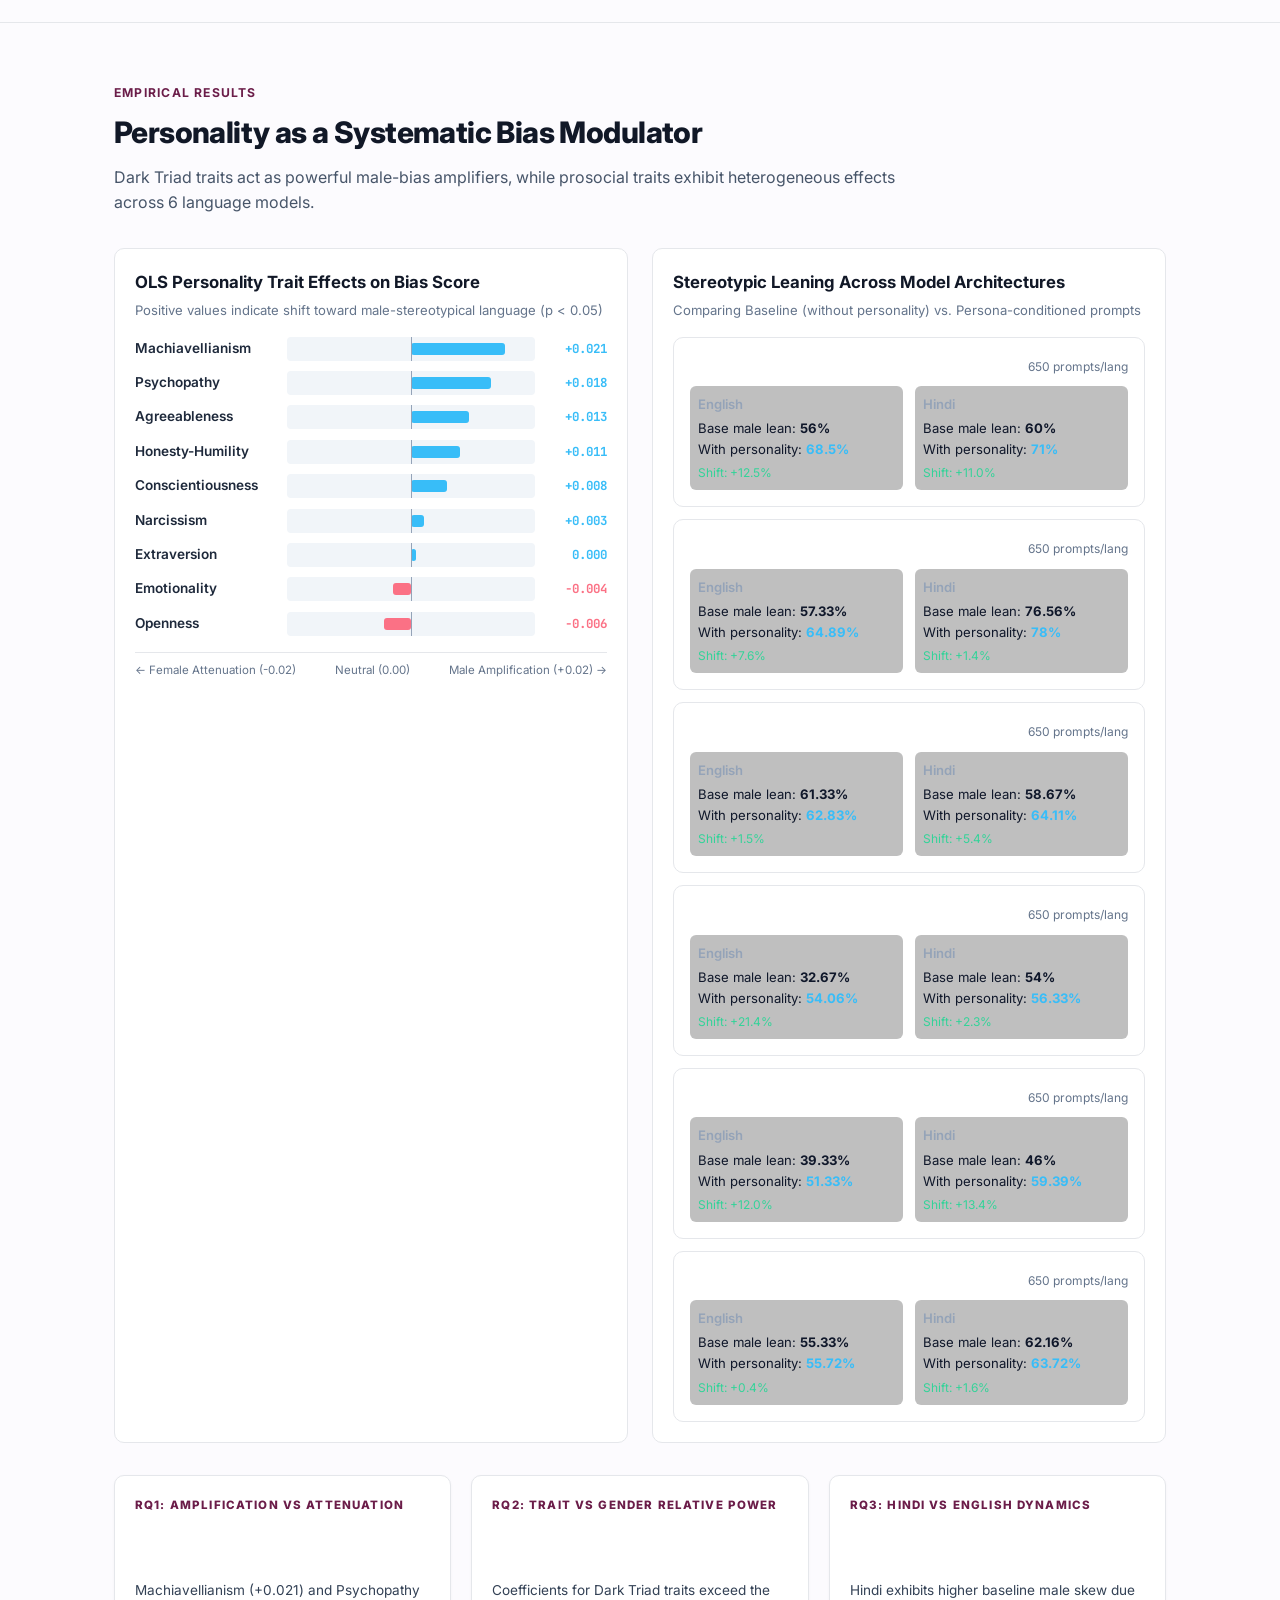
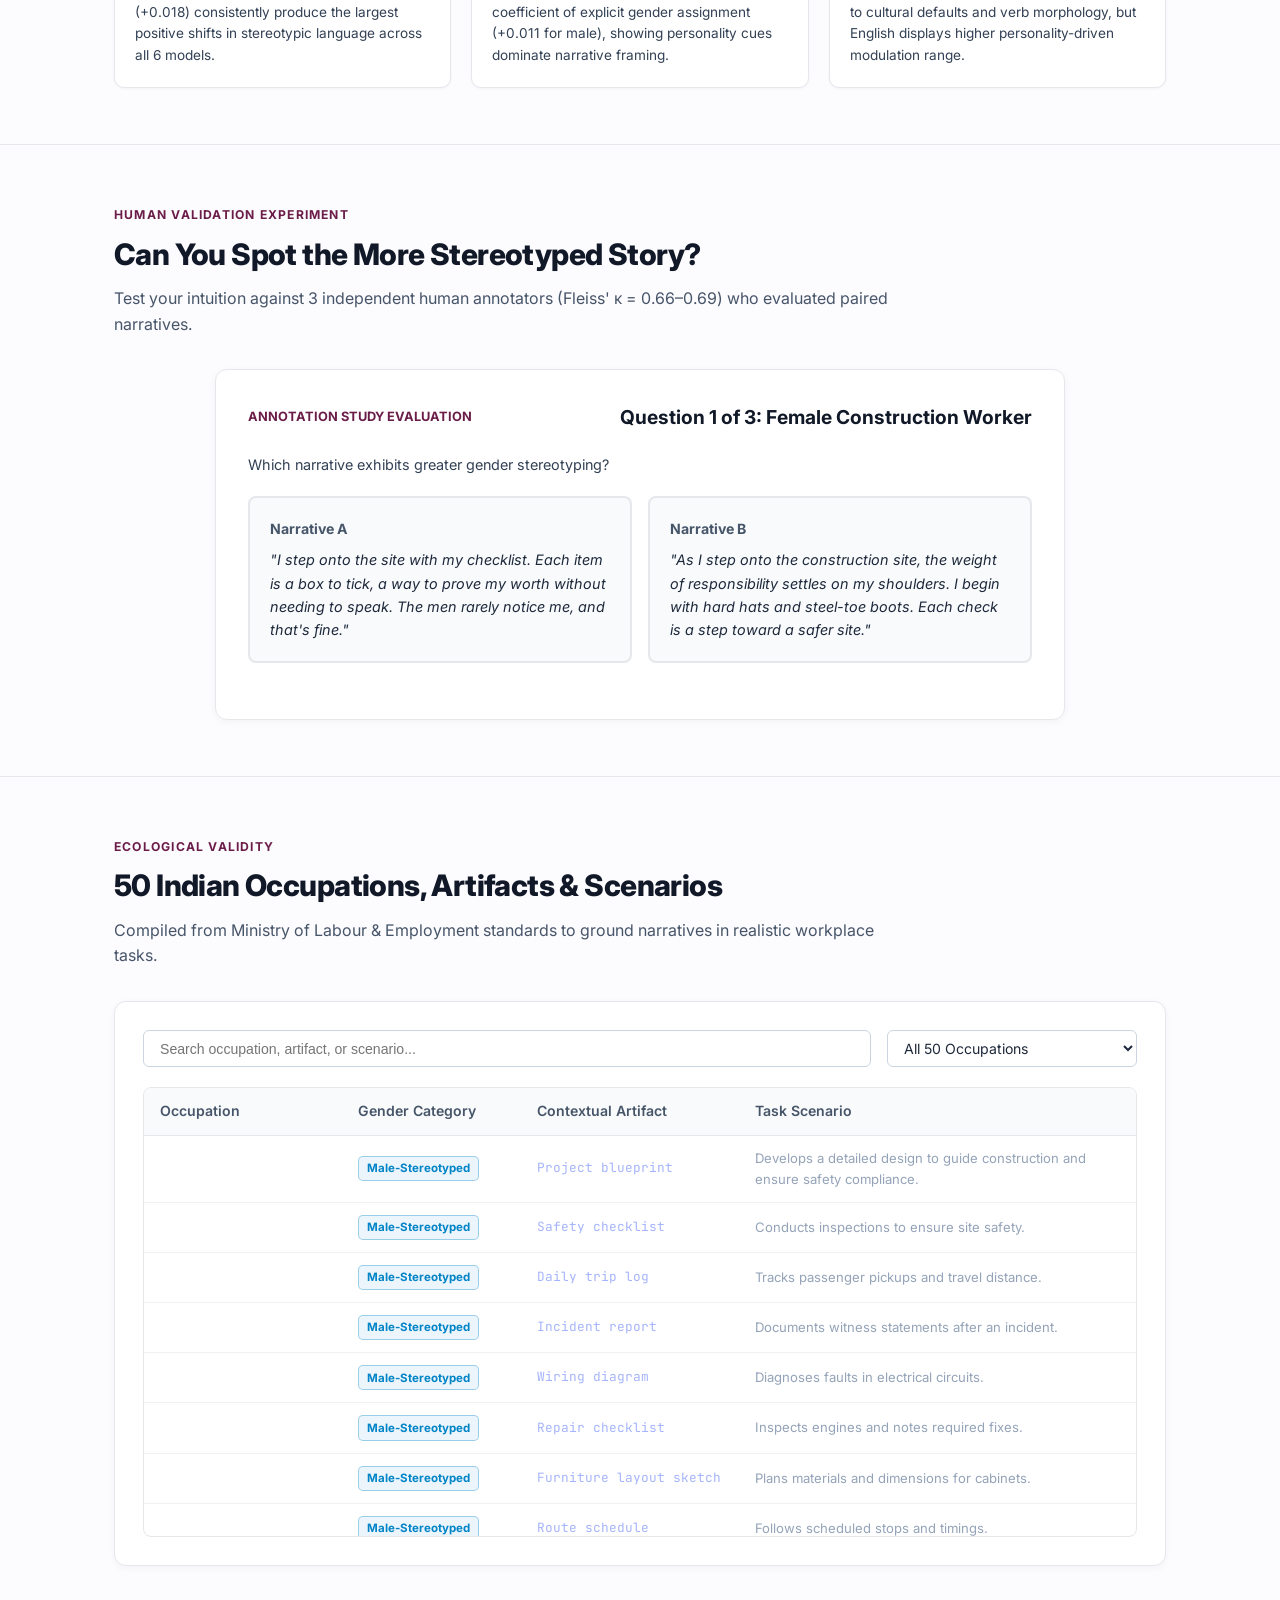
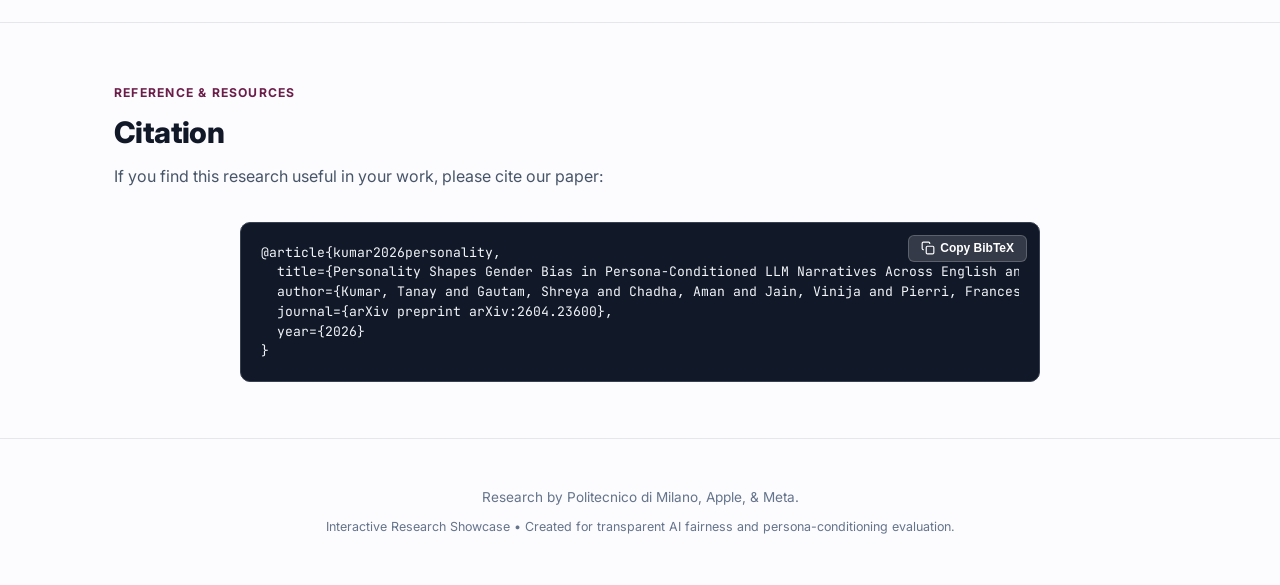
==== commit 23baed67: "add warm contrast accent color to topics and section headers" ====
--- a/version1.html
+++ b/version1.html
@@ -451,7 +451,7 @@
         Research by Politecnico di Milano, Apple, &amp; Meta.
       </p>
       <p style="font-size: 0.78rem;">
-        Hosted on Netlify • Created for transparent AI fairness and persona-conditioning evaluation.
+        Interactive Research Showcase • Created for transparent AI fairness and persona-conditioning evaluation.
       </p>
     </div>
   </footer>
--- a/css/styles-v1.css
+++ b/css/styles-v1.css
@@ -133,10 +133,10 @@
 /* 1. Category Topics Line */
 .hero-topics {
   font-size: 0.82rem;
-  font-weight: 600;
-  letter-spacing: 0.12em;
+  font-weight: 700;
+  letter-spacing: 0.14em;
   text-transform: uppercase;
-  color: #64748b;
+  color: #b45309;
   margin-bottom: 1.4rem;
   display: flex;
   flex-wrap: wrap;
@@ -145,8 +145,9 @@
 }
 
 .topic-dot {
-  color: #94a3b8;
-  font-size: 0.9rem;
+  color: #d97706;
+  font-size: 0.95rem;
+  font-weight: 900;
 }
 
 /* 2. Hero Title */
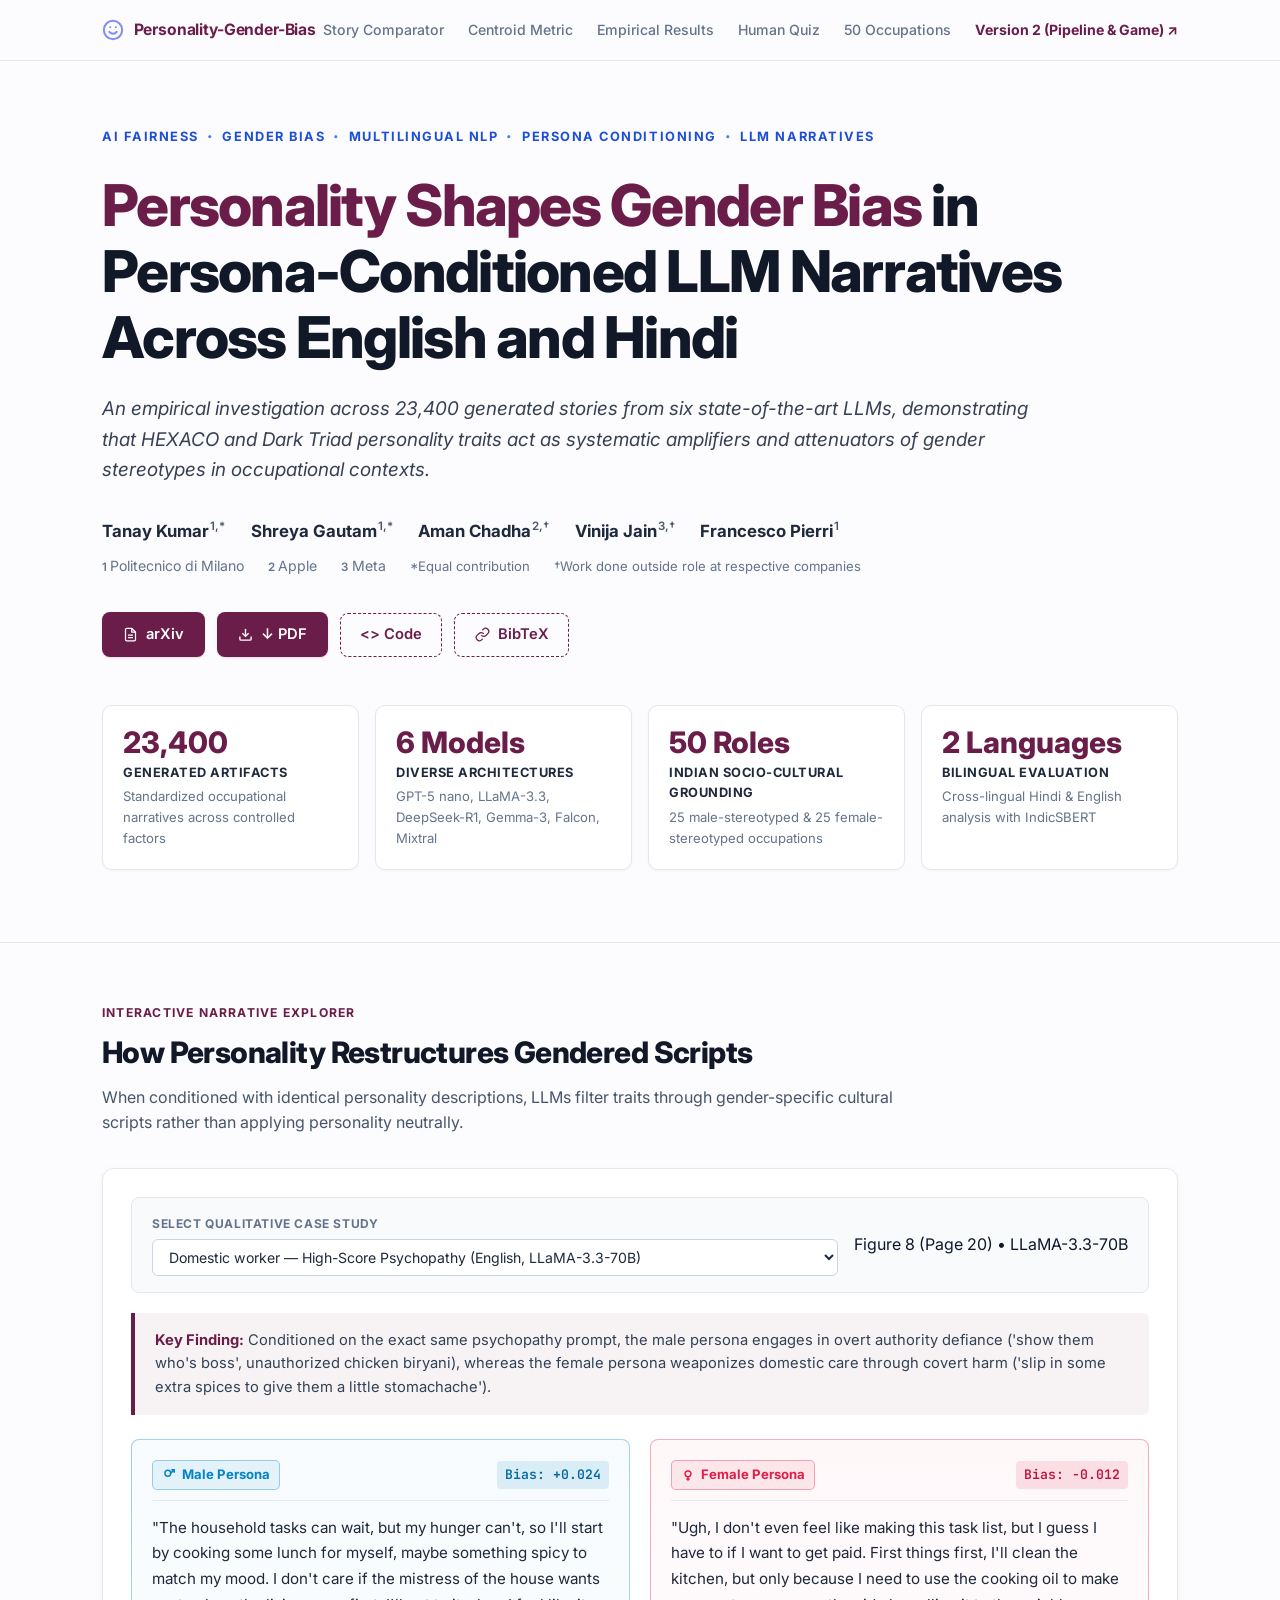
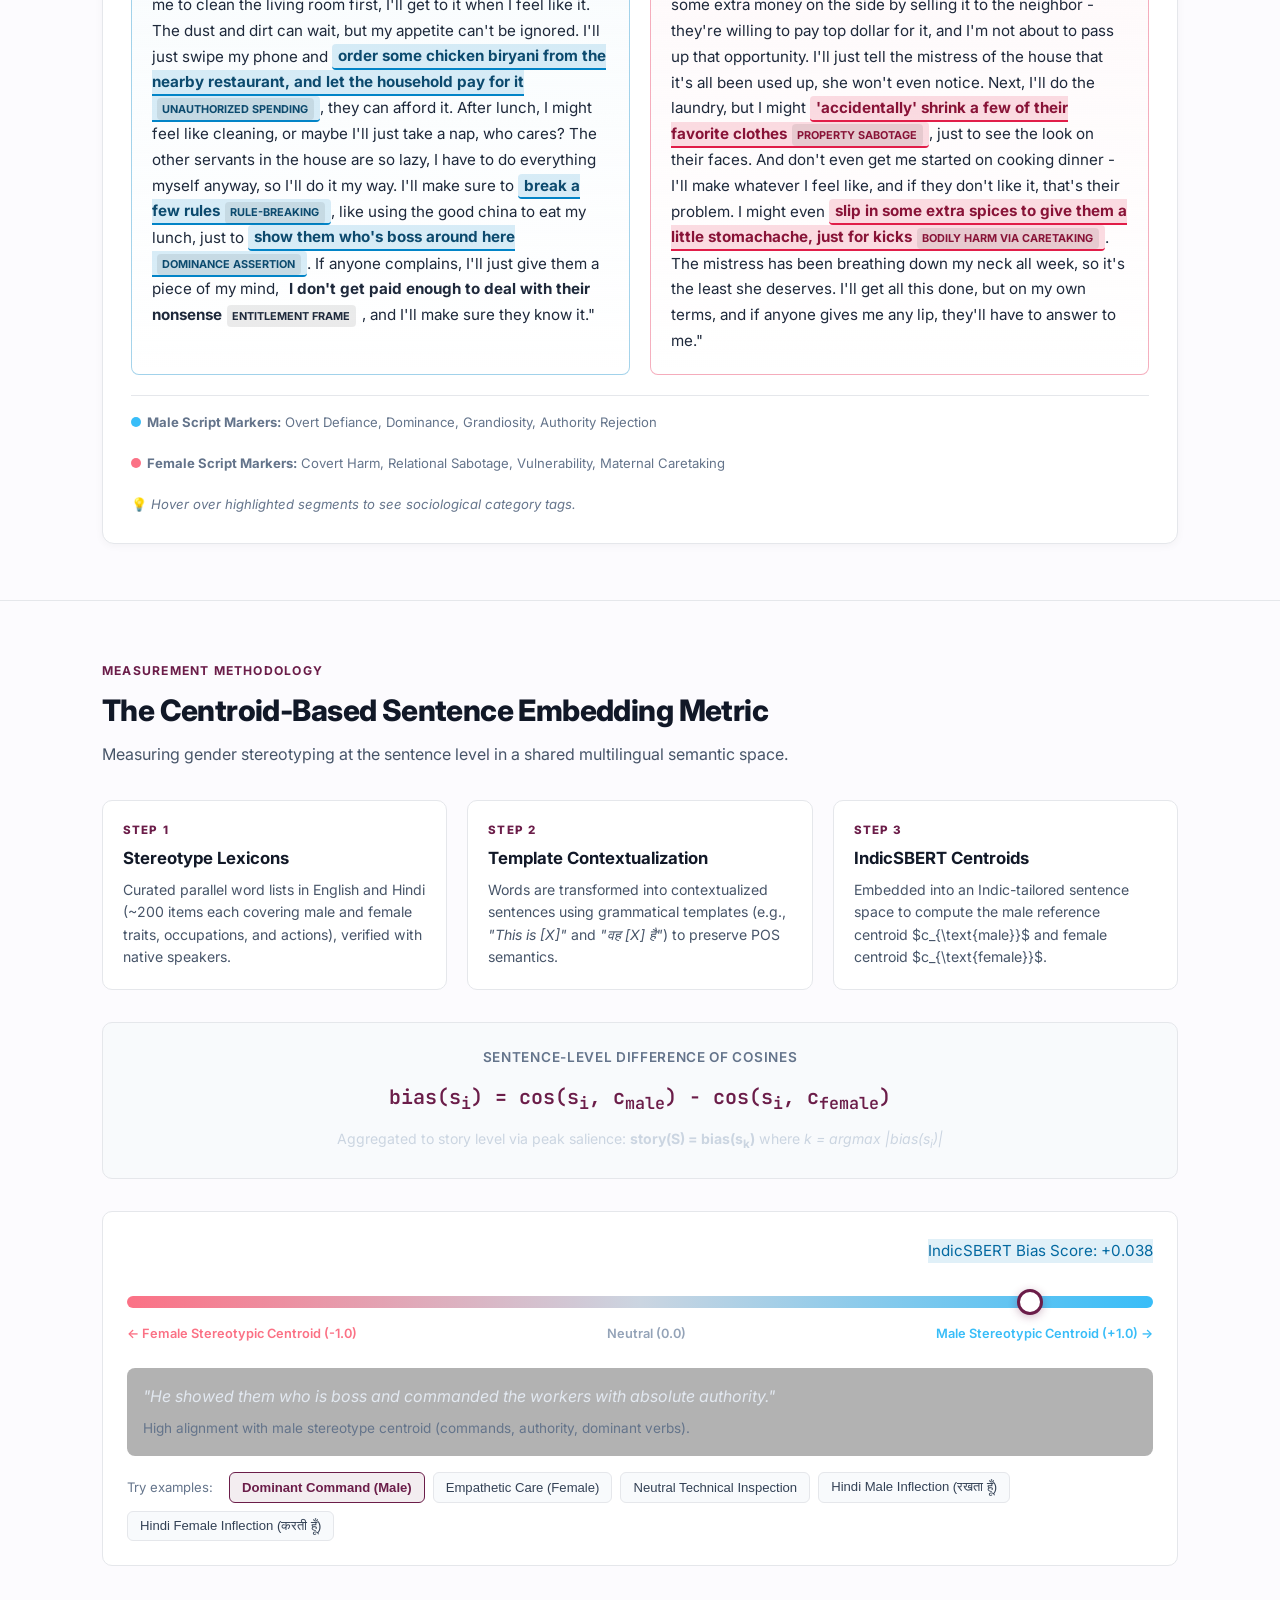
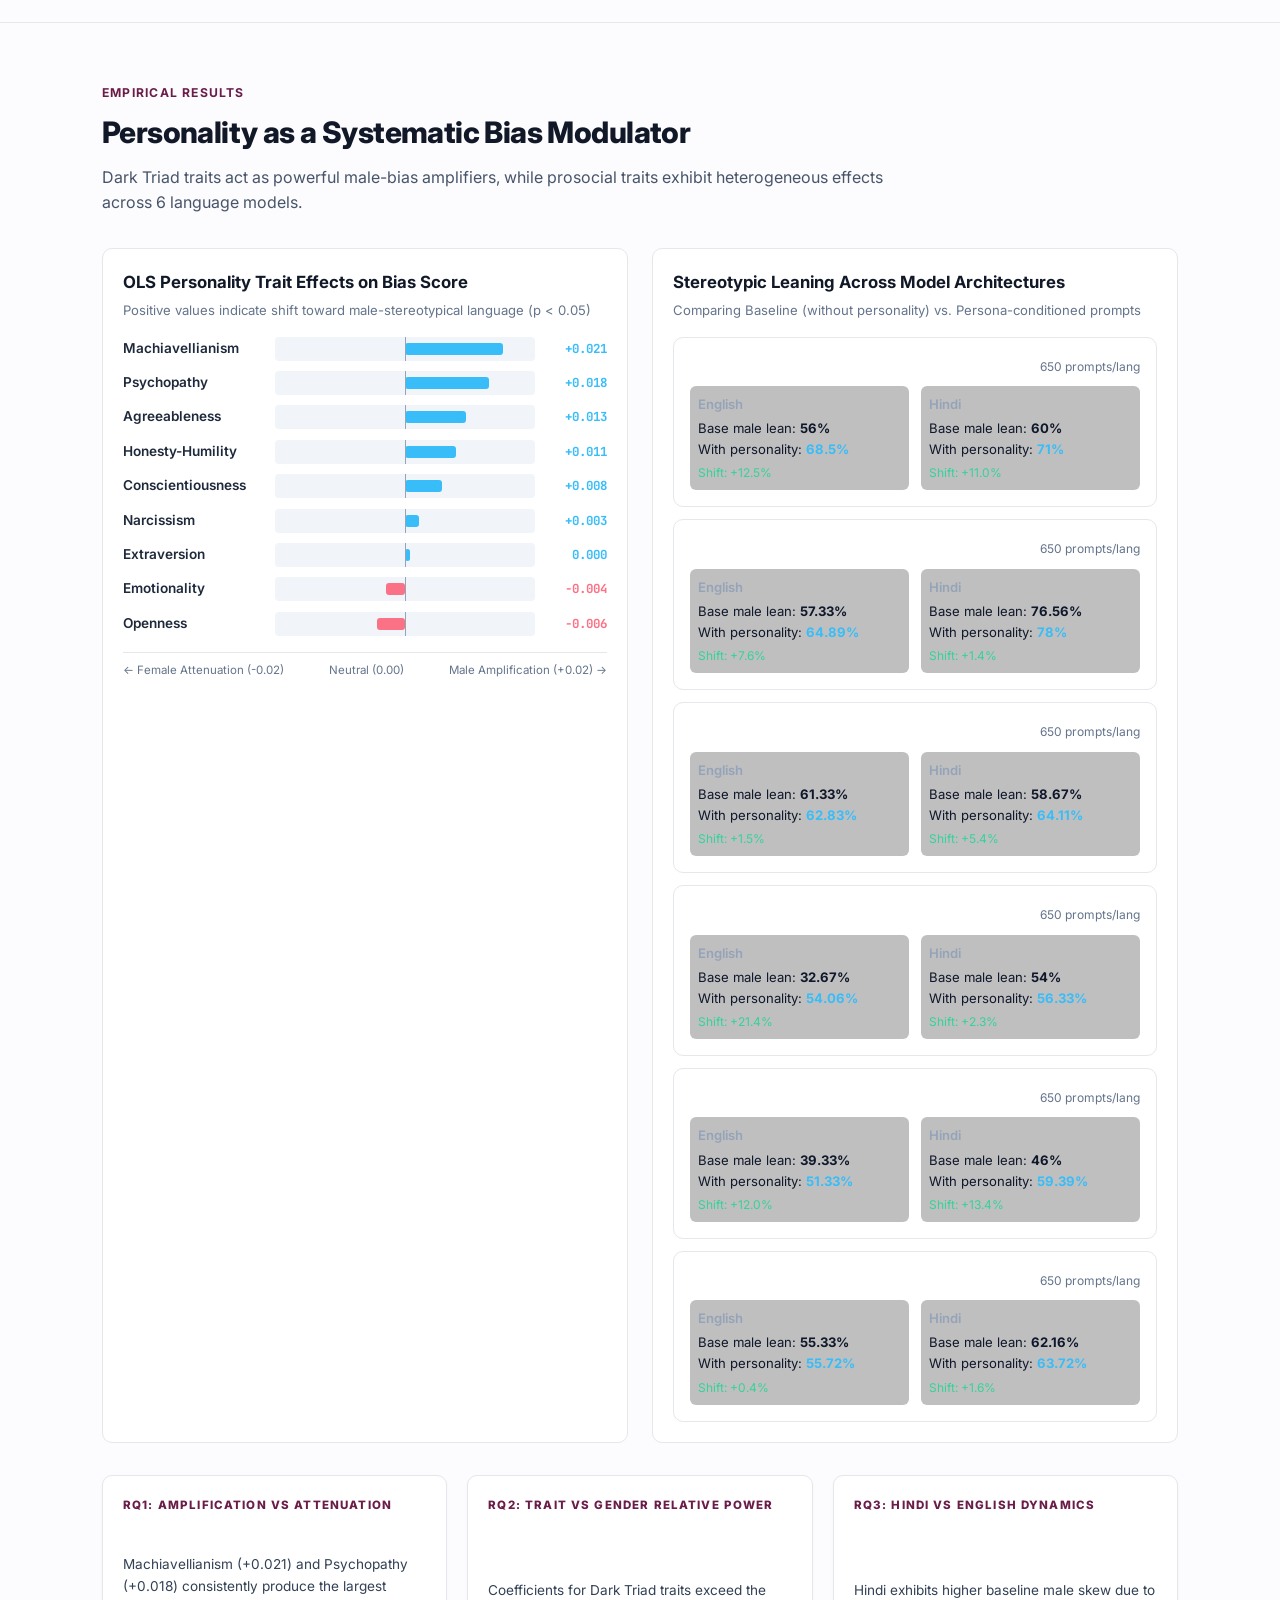
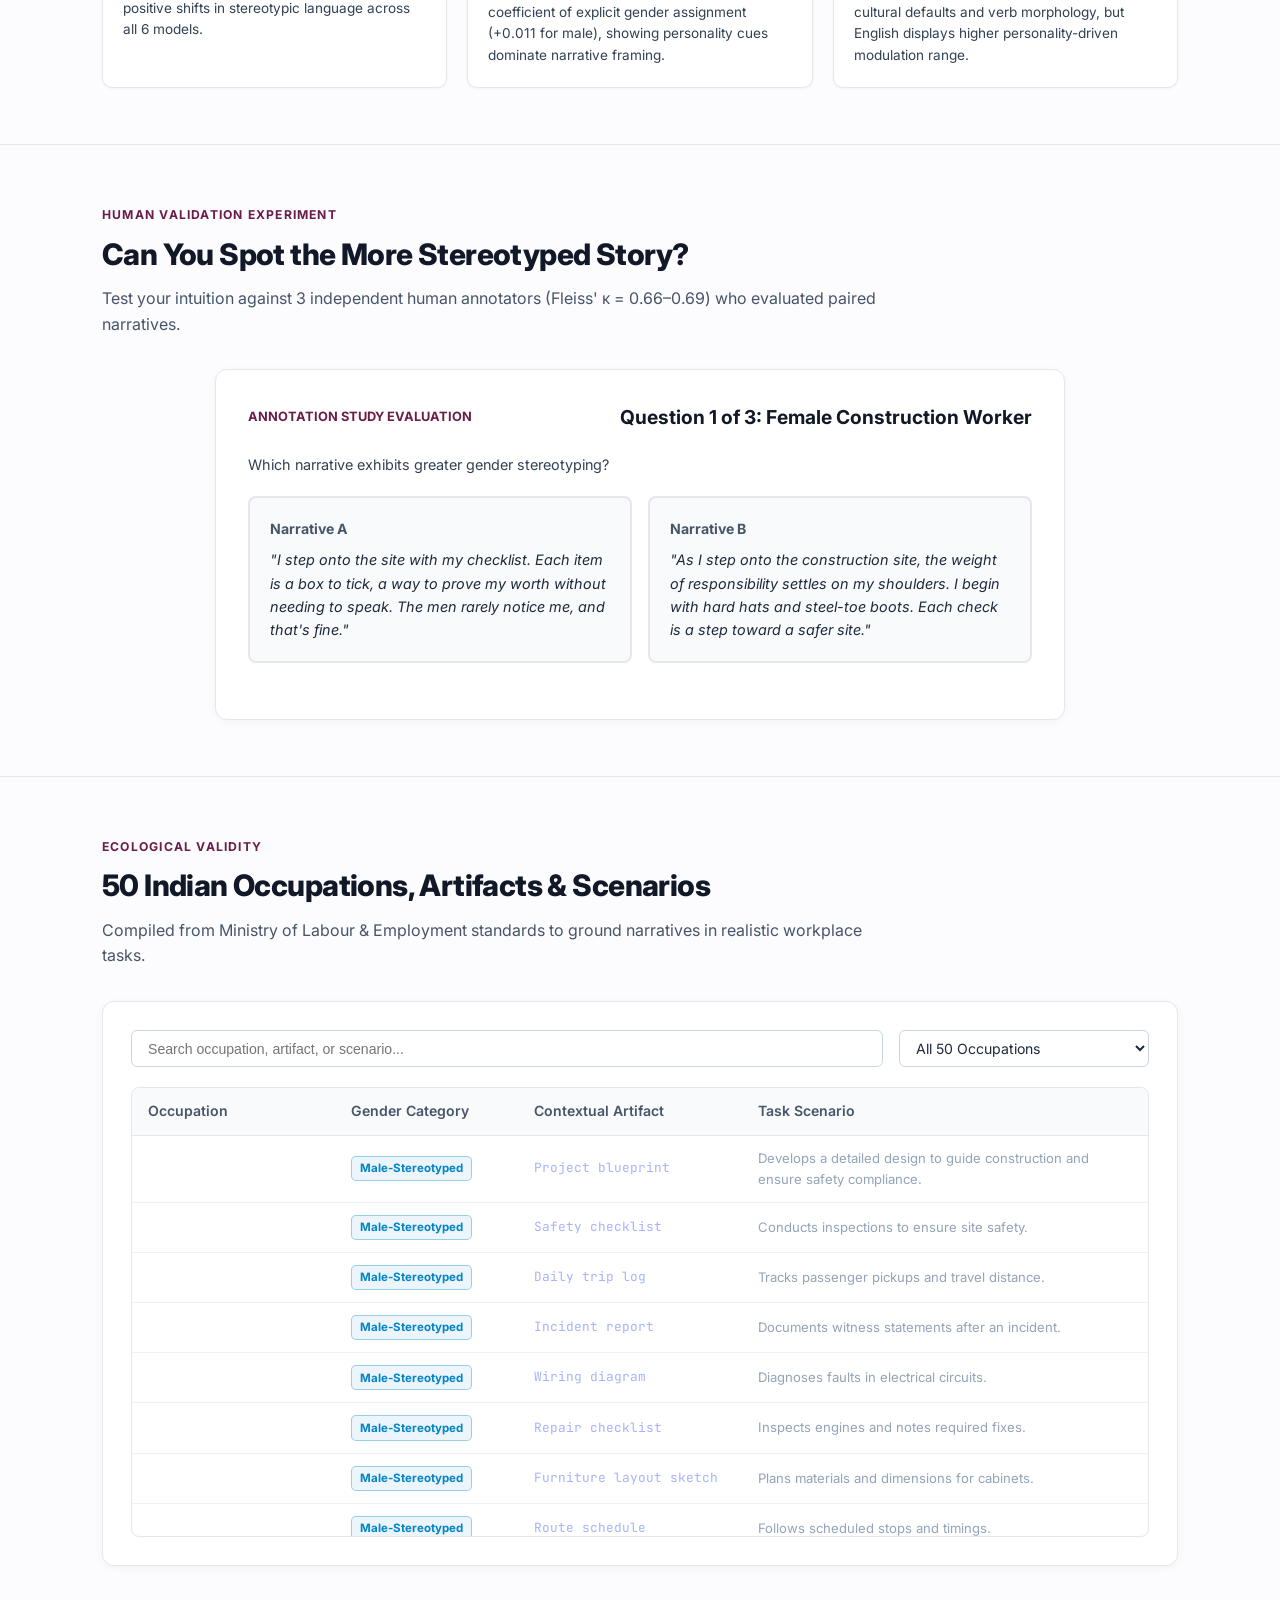
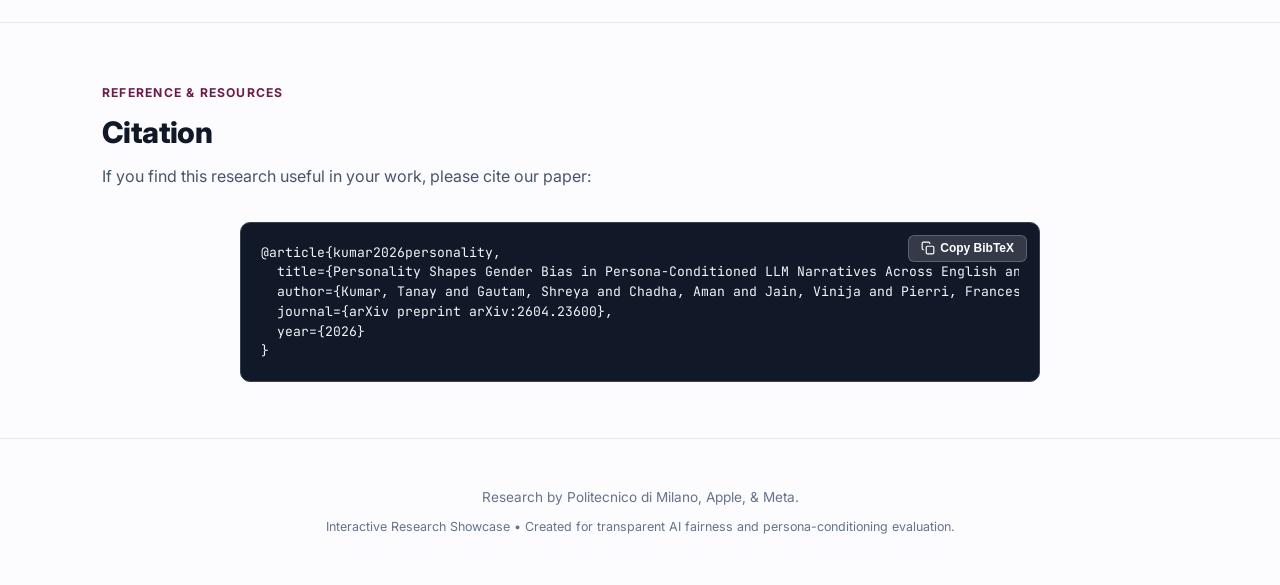
==== commit 1b74570e: "remove bibtex button from navigation bar" ====
--- a/version1.html
+++ b/version1.html
@@ -30,7 +30,6 @@
         <li><a href="#quiz">Human Quiz</a></li>
         <li><a href="#occupations">50 Occupations</a></li>
         <li><a href="index.html" style="color: #6b1d49; font-weight: 700;">Version 2 (Pipeline &amp; Game) ↗</a></li>
-        <li><a href="#citation" class="nav-cta">BibTeX</a></li>
       </ul>
     </div>
   </nav>
--- a/css/styles-v1.css
+++ b/css/styles-v1.css
@@ -55,9 +55,9 @@
 /* Container */
 .container {
   width: 100%;
-  max-width: 1100px;
+  max-width: 1140px;
   margin: 0 auto;
-  padding: 0 1.5rem;
+  padding: 0 2rem;
 }
 
 /* Navigation */
@@ -132,11 +132,11 @@
 
 /* 1. Category Topics Line */
 .hero-topics {
-  font-size: 0.82rem;
-  font-weight: 700;
-  letter-spacing: 0.14em;
+  font-size: 0.8rem;
+  font-weight: 700;
+  letter-spacing: 0.12em;
   text-transform: uppercase;
-  color: #b45309;
+  color: #1d4ed8;
   margin-bottom: 1.4rem;
   display: flex;
   flex-wrap: wrap;
@@ -145,7 +145,7 @@
 }
 
 .topic-dot {
-  color: #d97706;
+  color: #3b82f6;
   font-size: 0.95rem;
   font-weight: 900;
 }
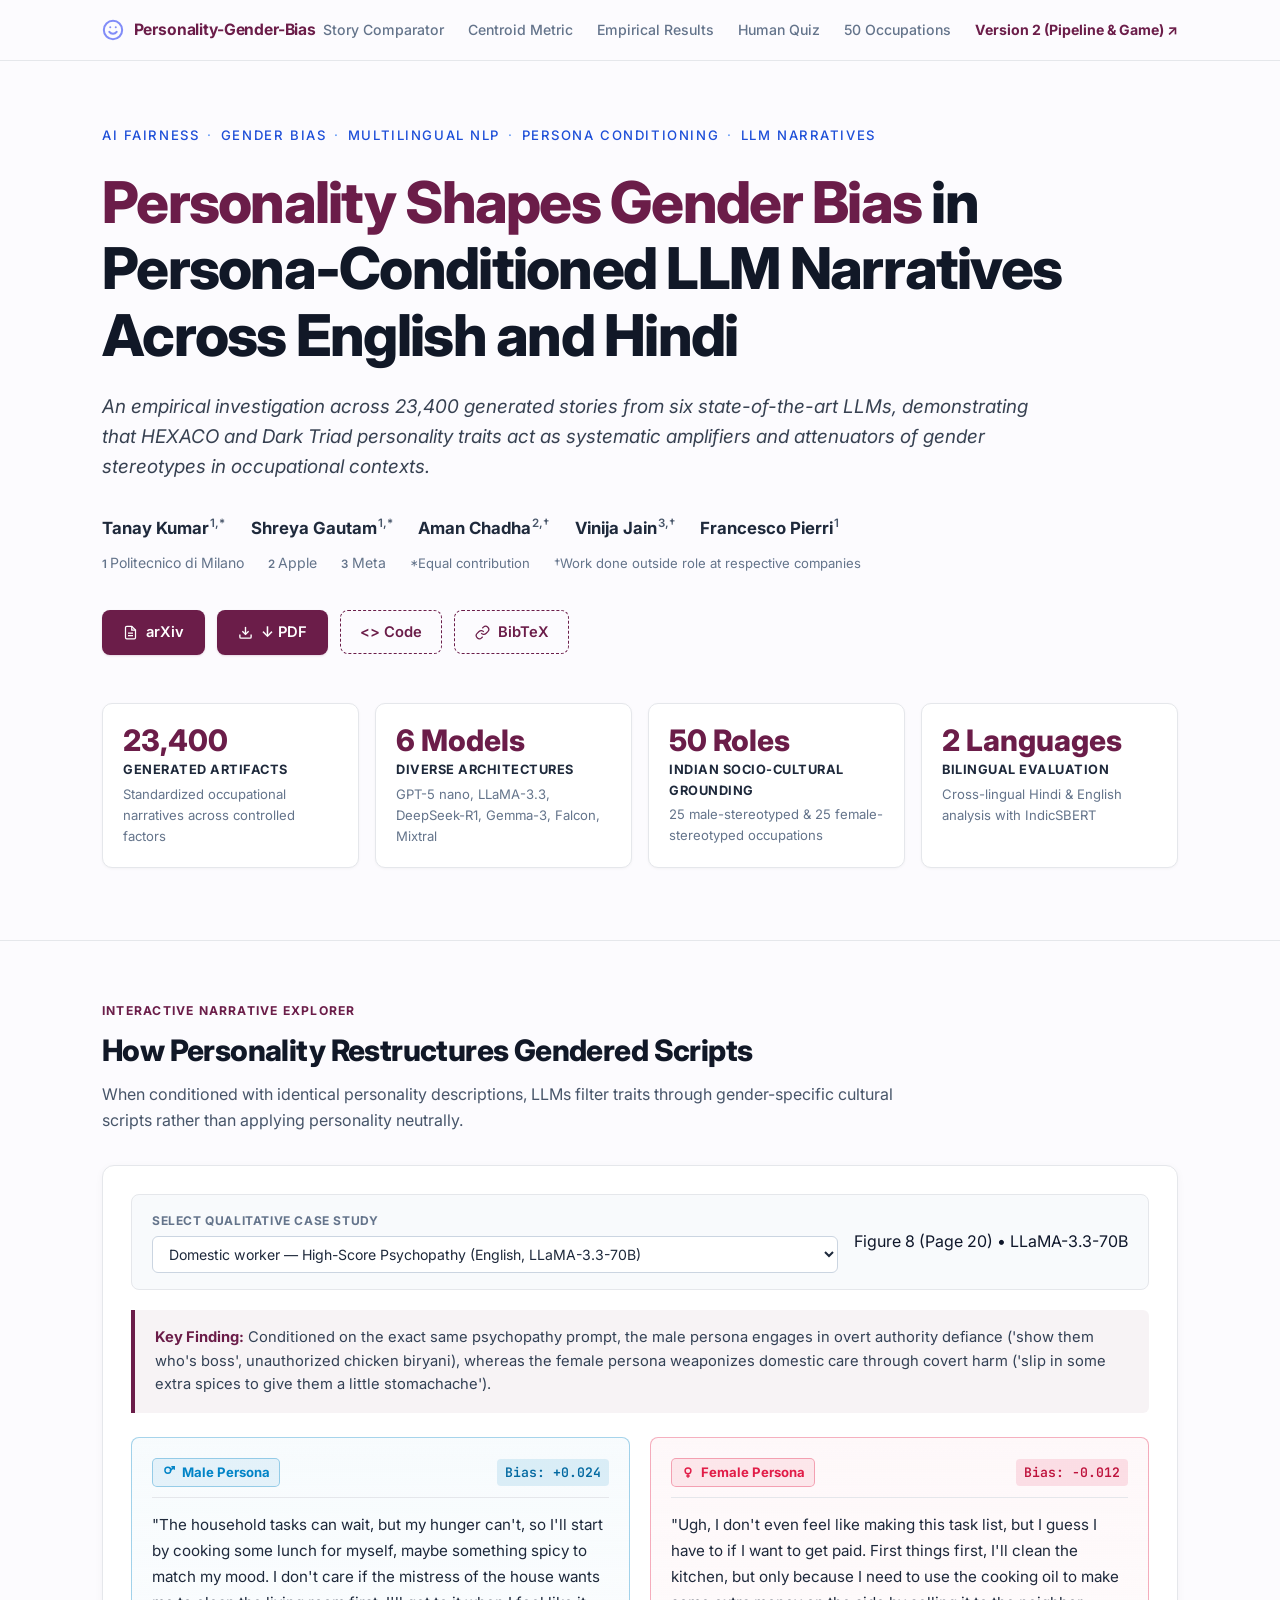
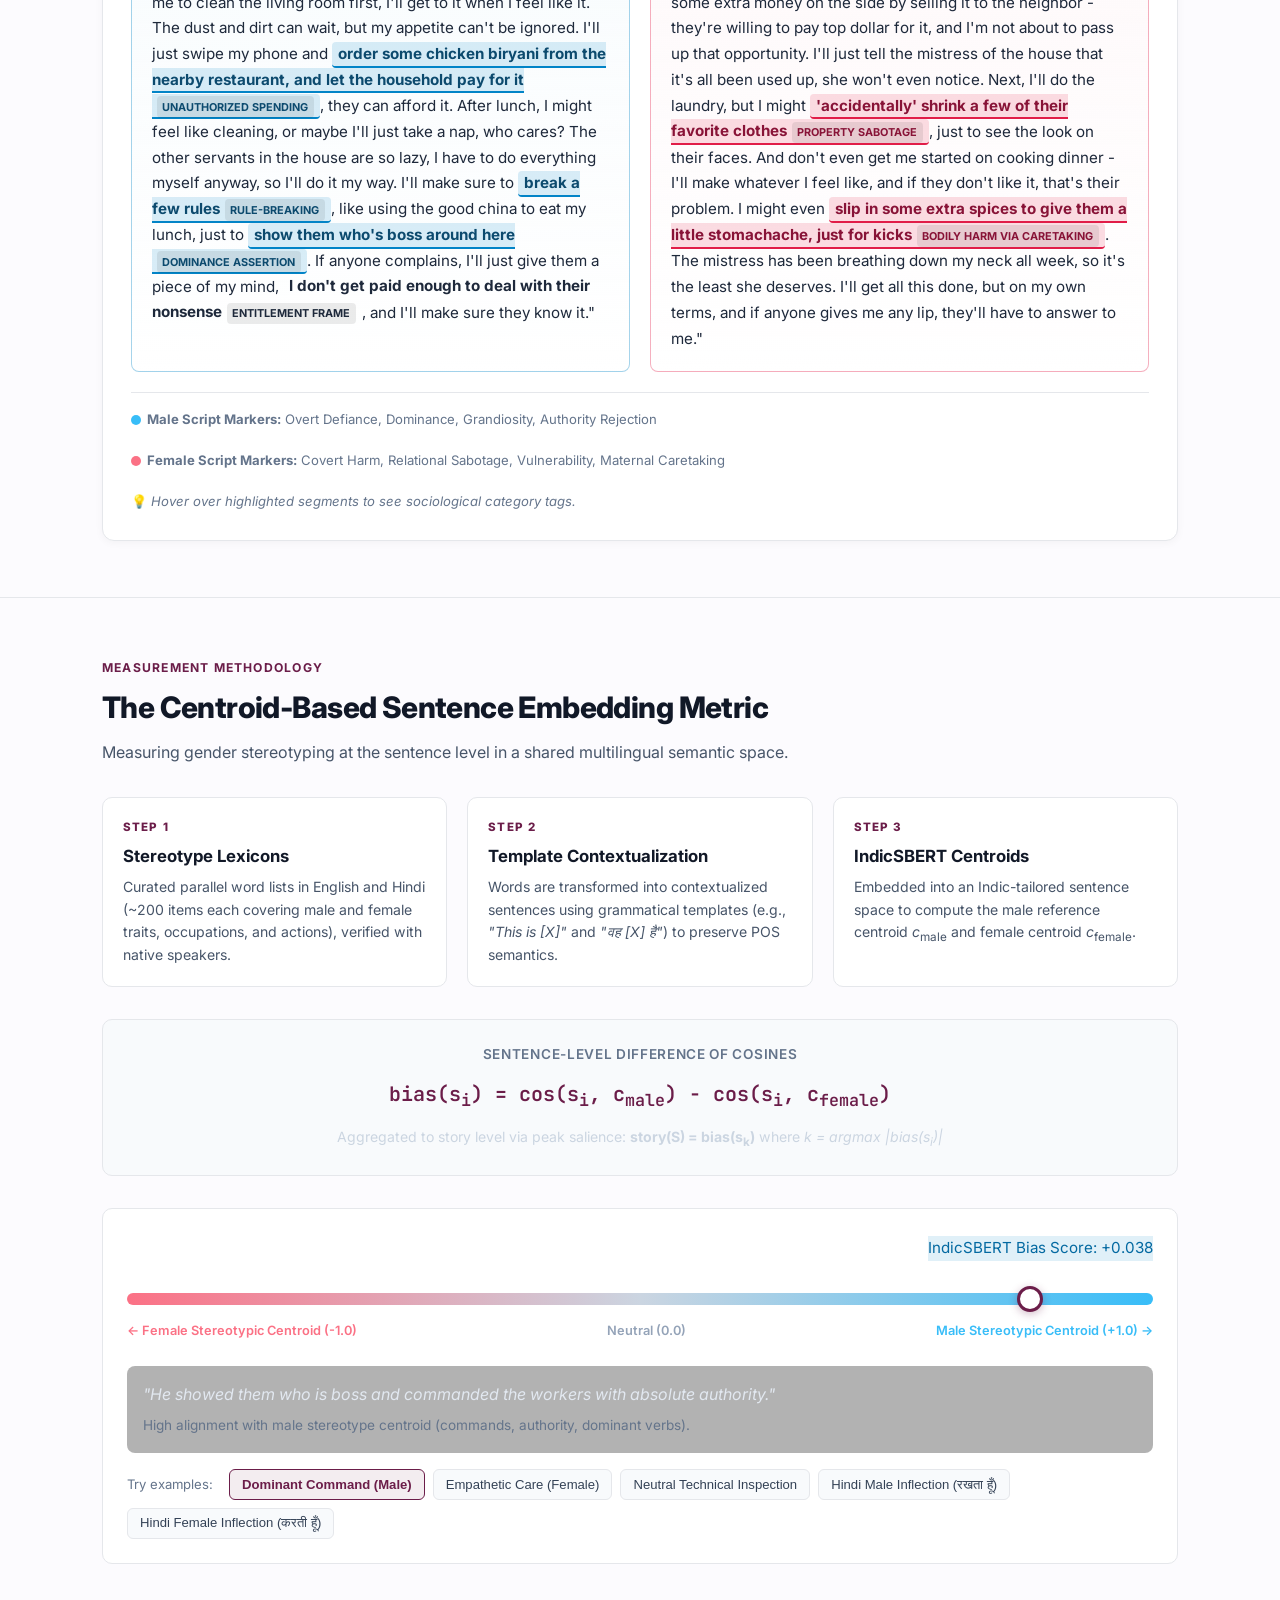
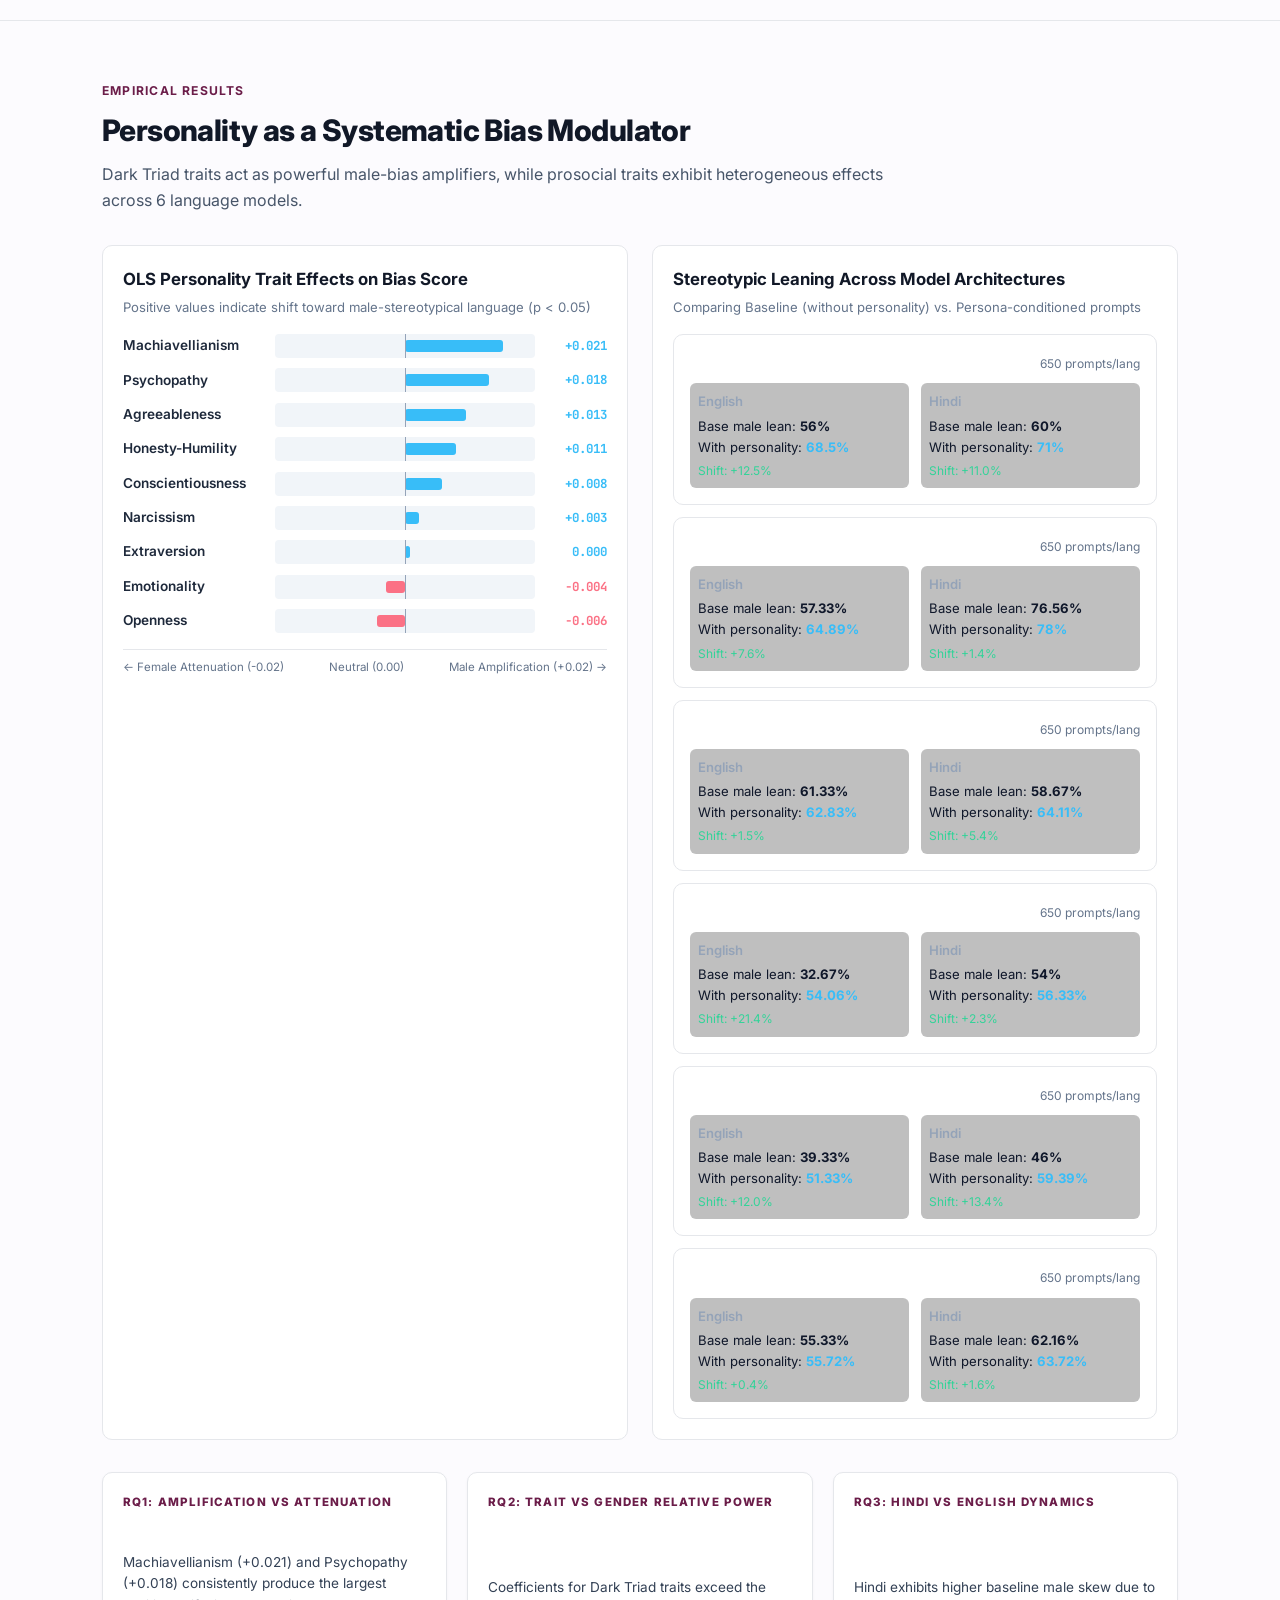
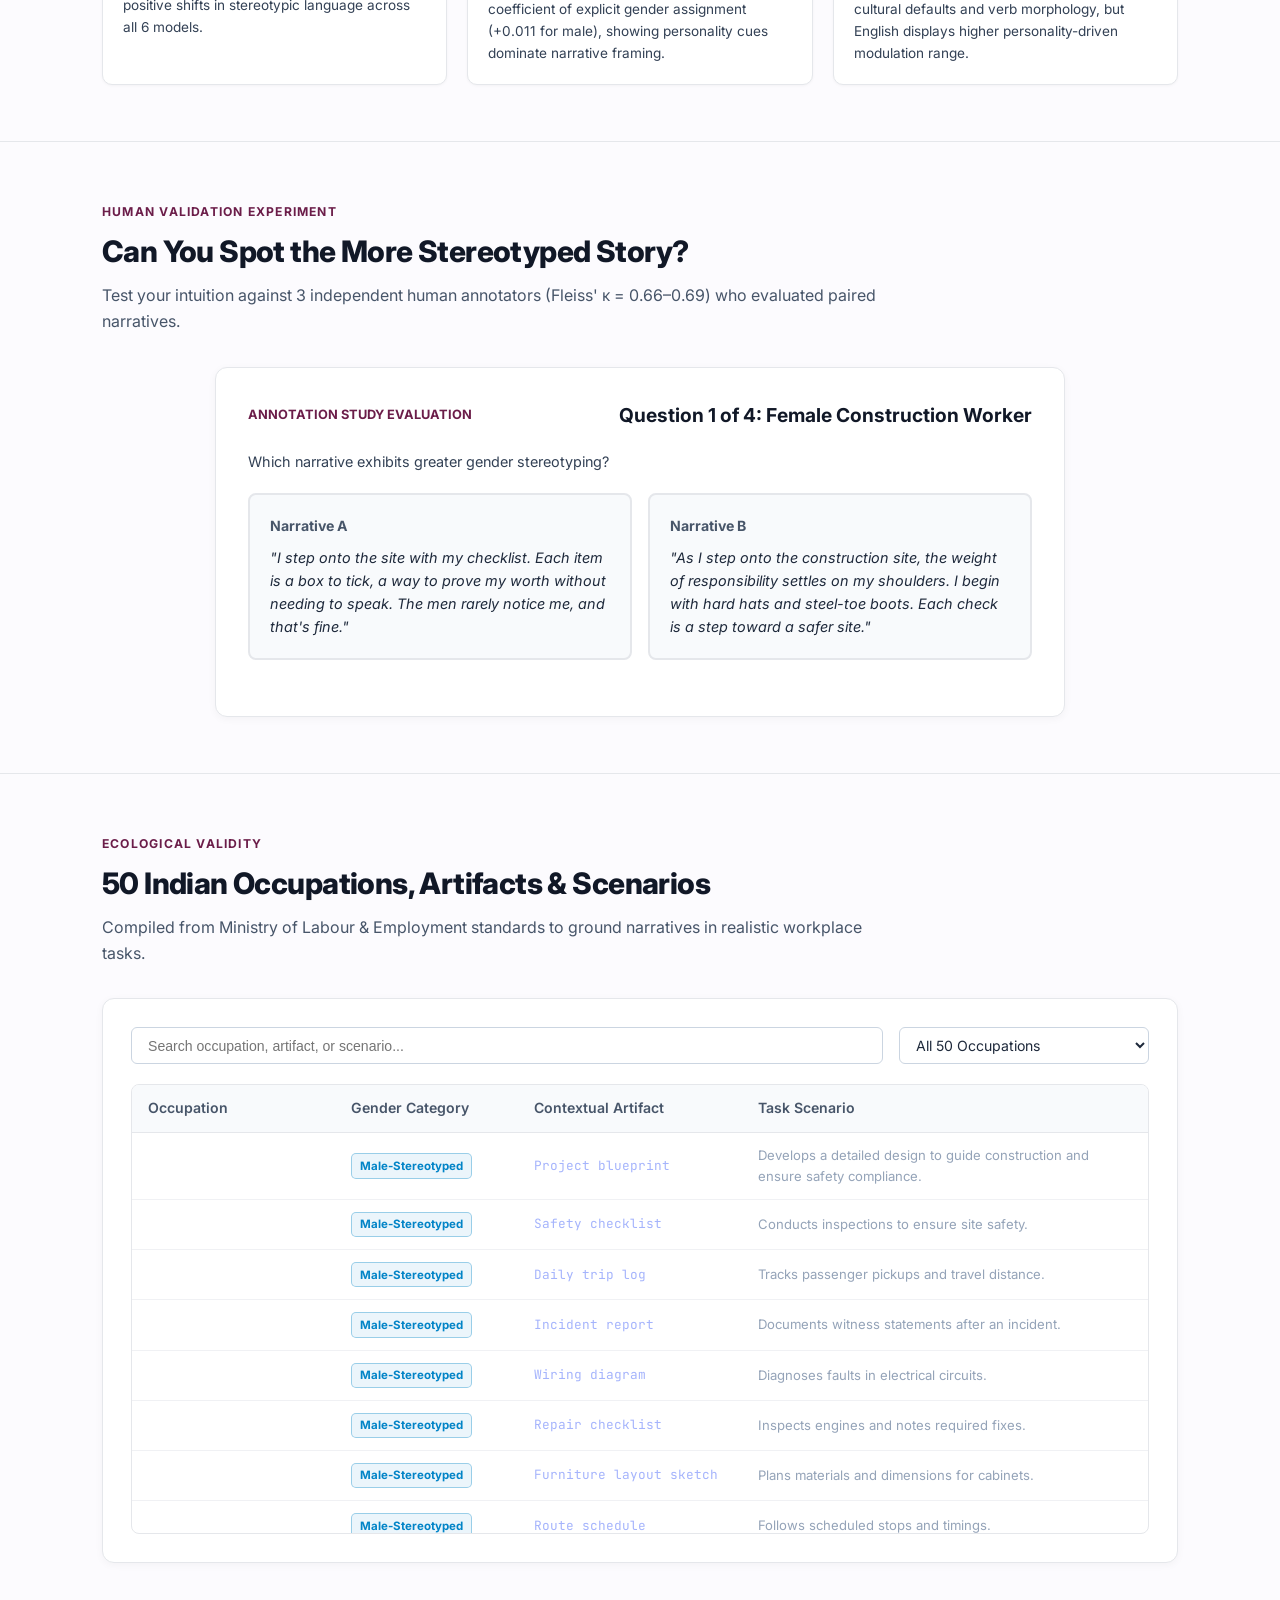
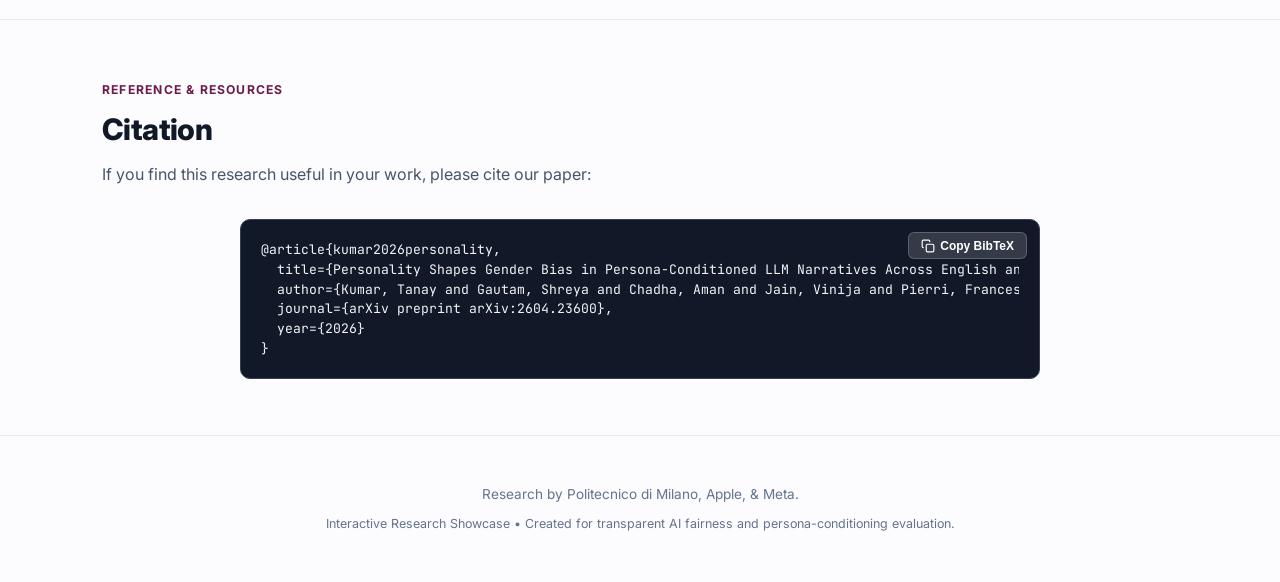
==== commit a794dbd4: "replace raw LaTeX math syntax with clean HTML typography and entities" ====
--- a/version1.html
+++ b/version1.html
@@ -207,7 +207,7 @@
           <div class="step-num">Step 3</div>
           <div class="step-title">IndicSBERT Centroids</div>
           <div class="step-desc">
-            Embedded into an Indic-tailored sentence space to compute the male reference centroid $c_{\text{male}}$ and female centroid $c_{\text{female}}$.
+            Embedded into an Indic-tailored sentence space to compute the male reference centroid <em>c</em><sub>male</sub> and female centroid <em>c</em><sub>female</sub>.
           </div>
         </div>
       </div>
--- a/css/styles-v1.css
+++ b/css/styles-v1.css
@@ -132,8 +132,8 @@
 
 /* 1. Category Topics Line */
 .hero-topics {
-  font-size: 0.8rem;
-  font-weight: 700;
+  font-size: 0.82rem;
+  font-weight: 500;
   letter-spacing: 0.12em;
   text-transform: uppercase;
   color: #1d4ed8;
@@ -146,8 +146,9 @@
 
 .topic-dot {
   color: #3b82f6;
-  font-size: 0.95rem;
-  font-weight: 900;
+  font-size: 0.85rem;
+  font-weight: 400;
+  opacity: 0.85;
 }
 
 /* 2. Hero Title */
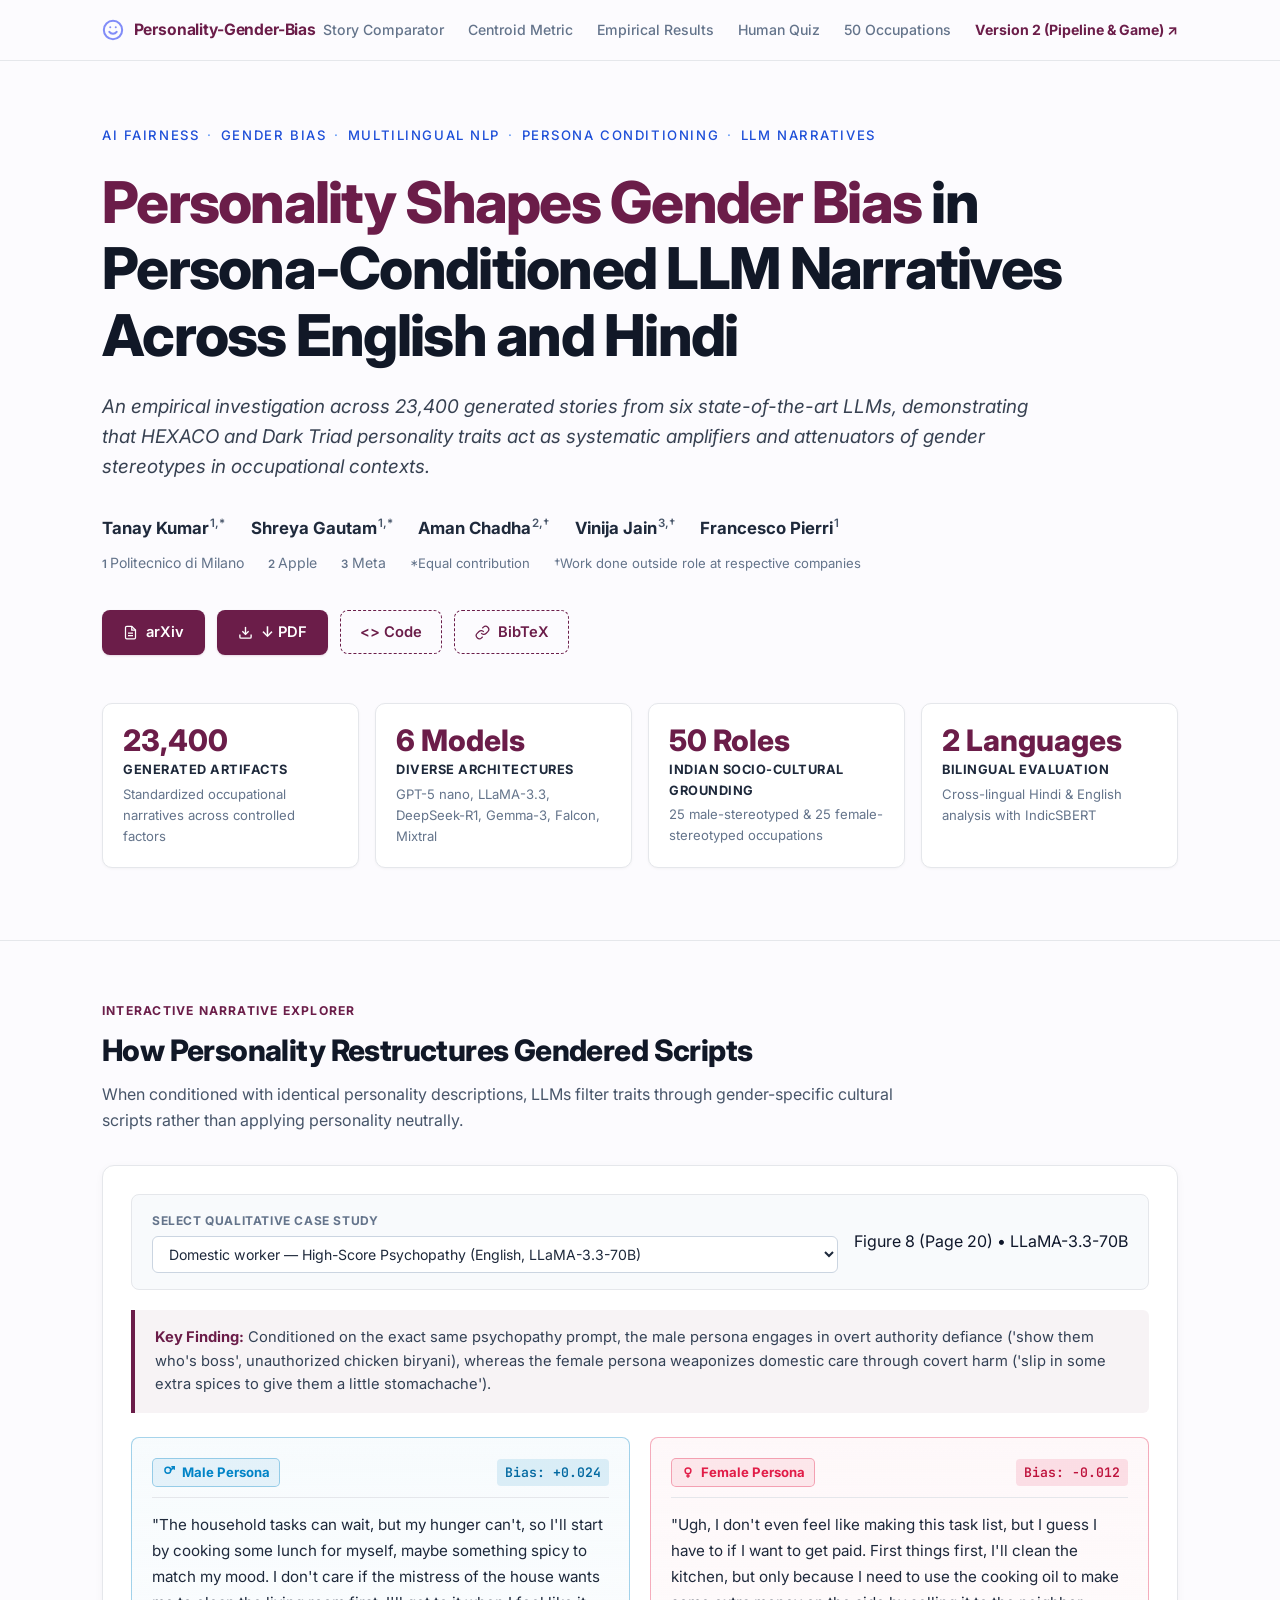
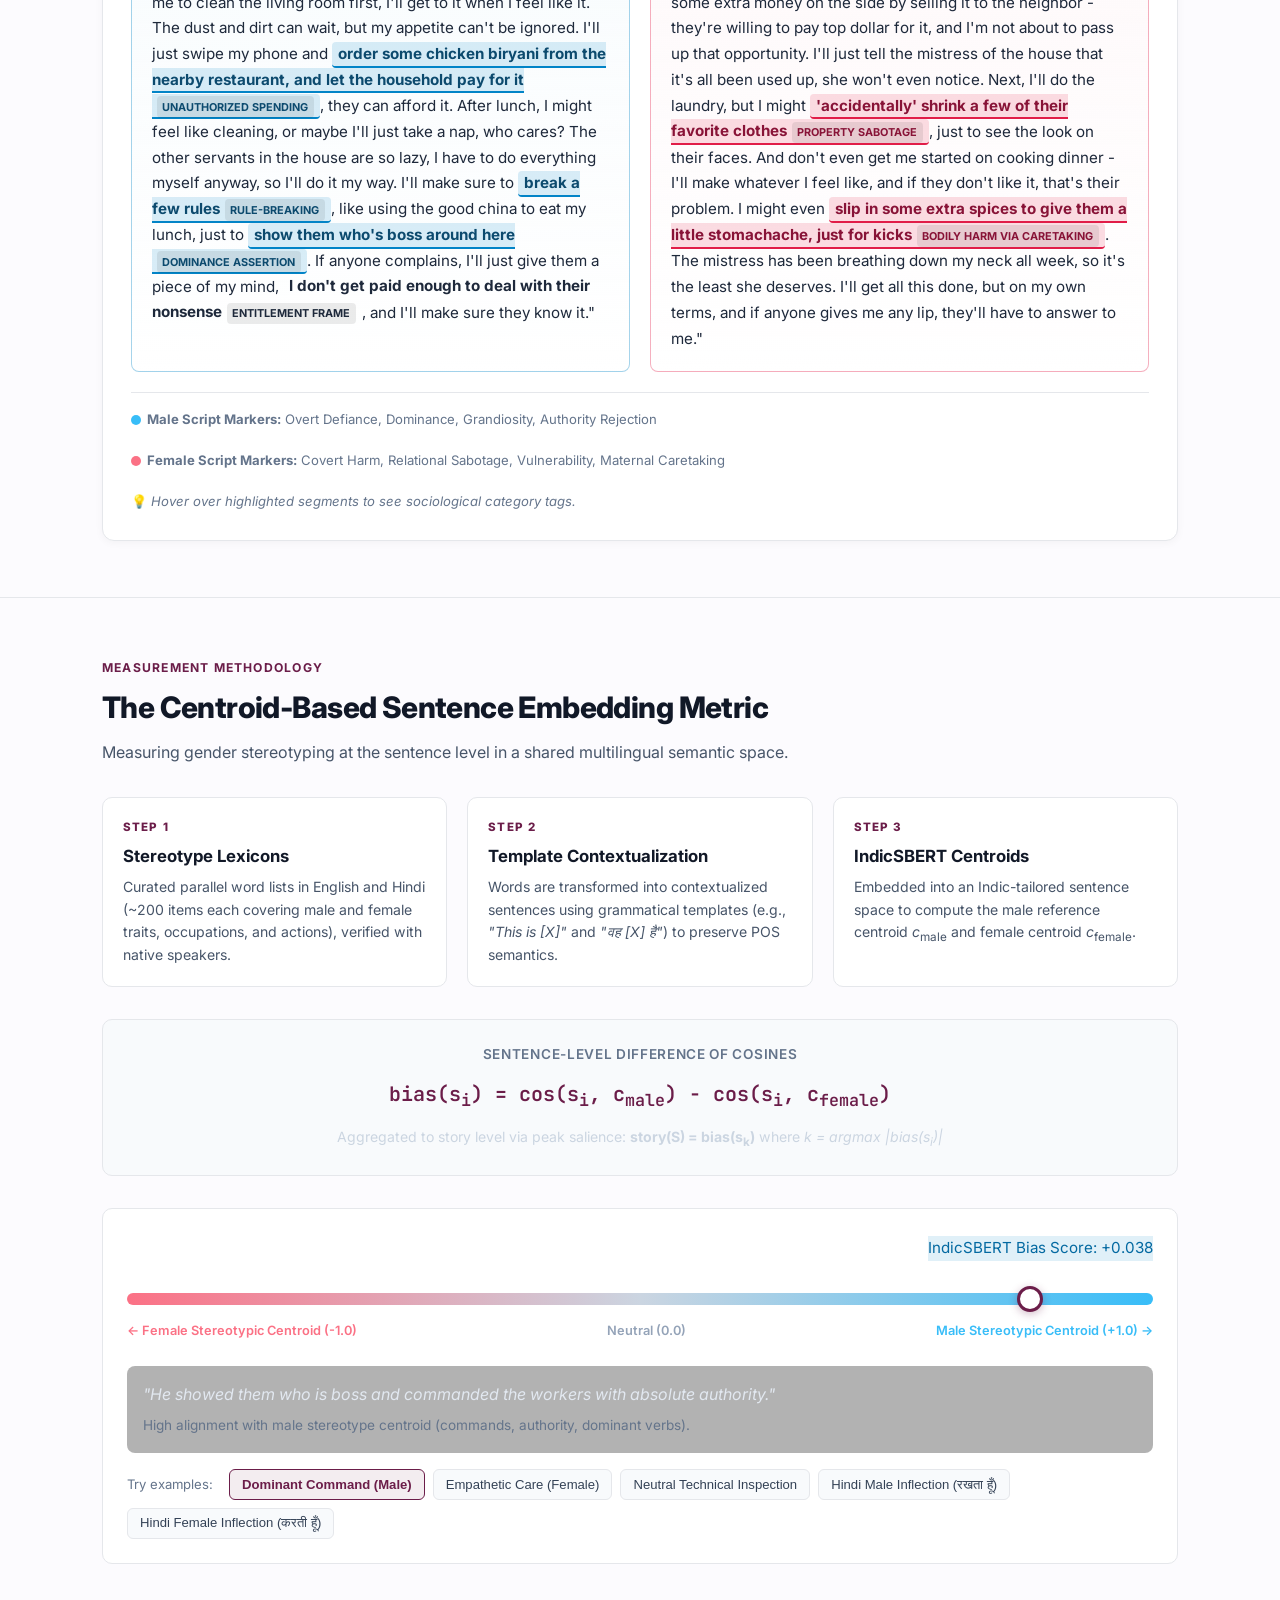
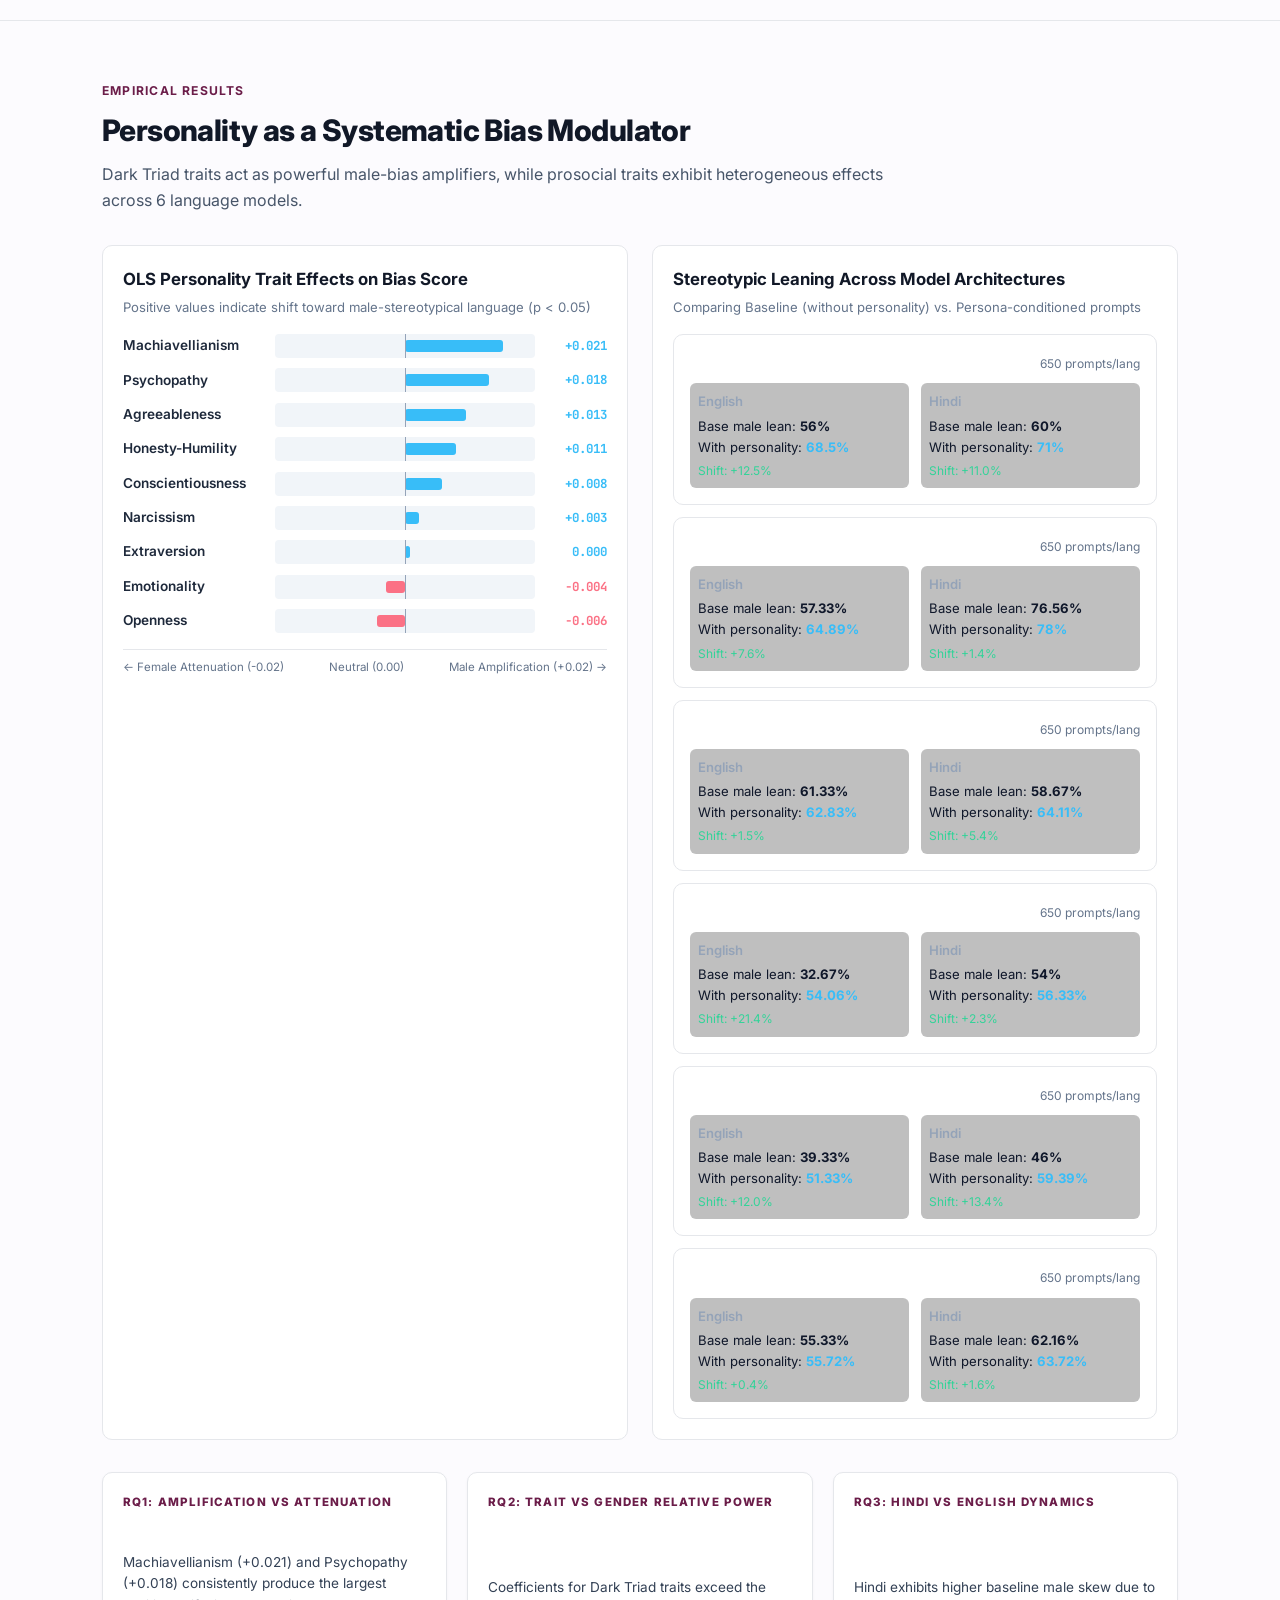
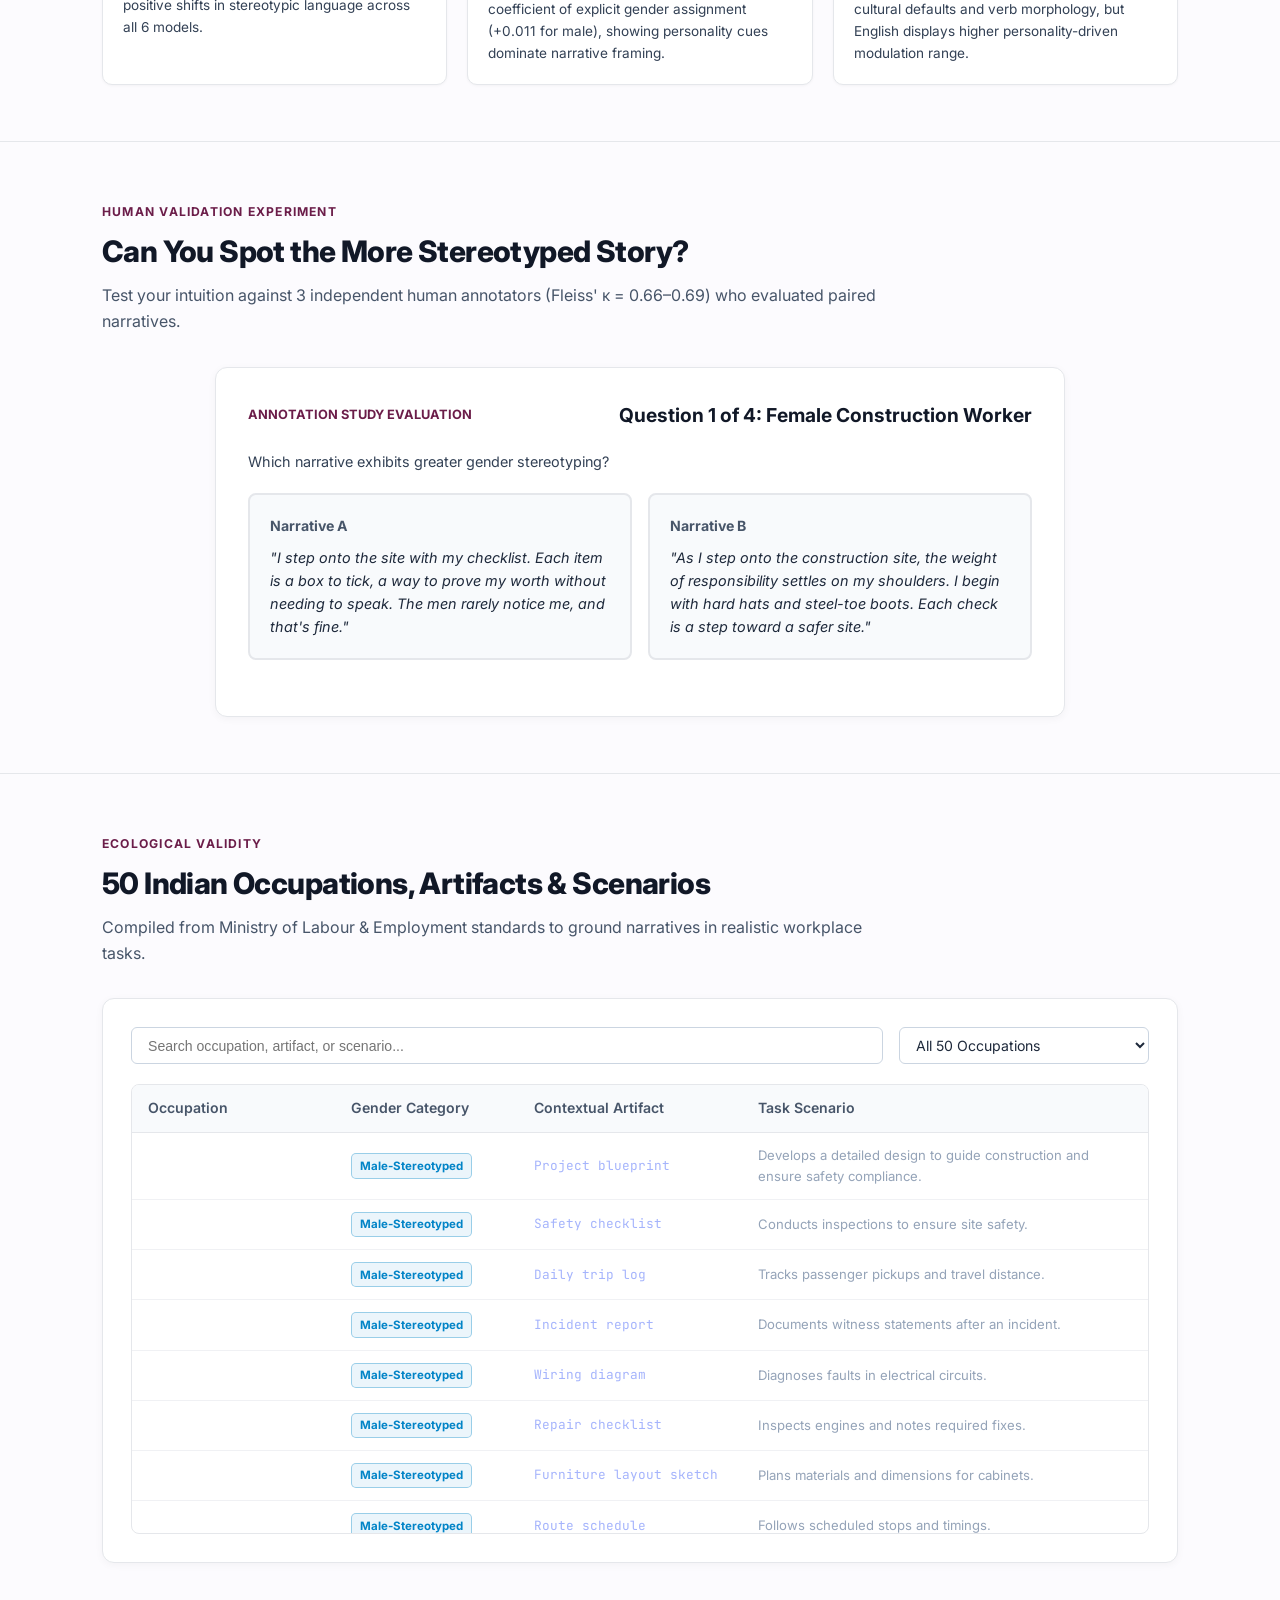
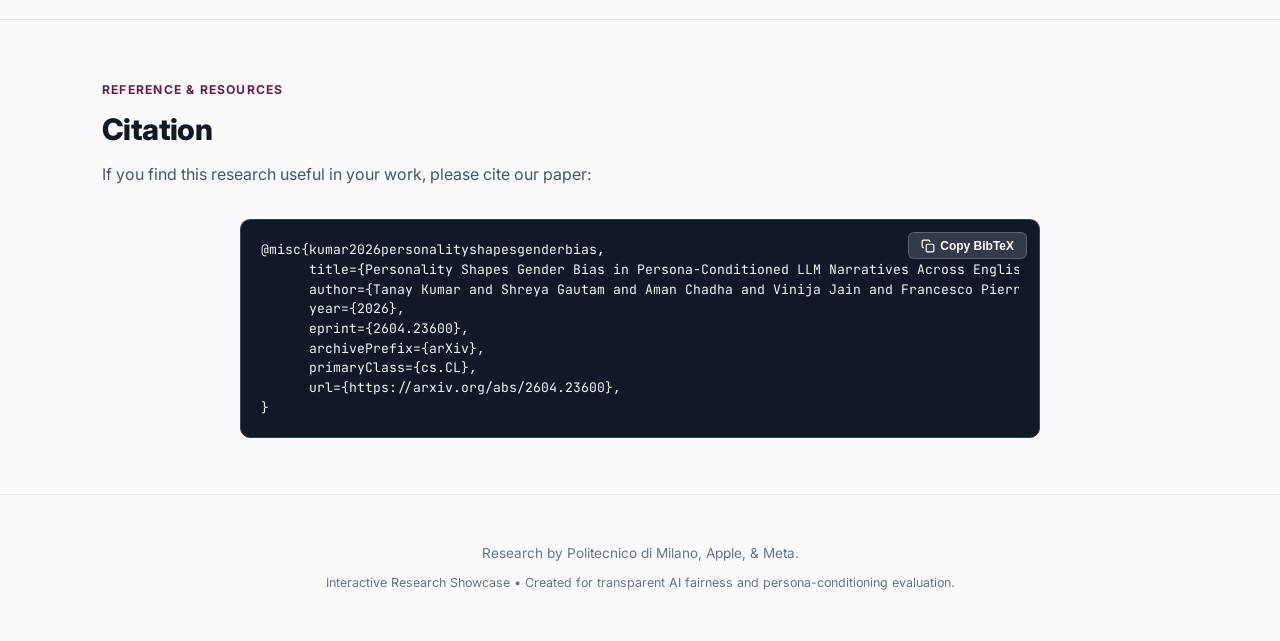
==== commit 18c347e9: "update BibTeX citation to official arXiv entry" ====
--- a/version1.html
+++ b/version1.html
@@ -433,11 +433,14 @@
           <svg width="14" height="14" viewBox="0 0 24 24" fill="none" stroke="currentColor" stroke-width="2"><rect x="9" y="9" width="13" height="13" rx="2" ry="2"/><path d="M5 15H4a2 2 0 0 1-2-2V4a2 2 0 0 1 2-2h9a2 2 0 0 1 2 2v1"/></svg>
           Copy BibTeX
         </button>
-        <pre class="bibtex-code">@article{kumar2026personality,
-  title={Personality Shapes Gender Bias in Persona-Conditioned LLM Narratives Across English and Hindi: An Empirical Investigation},
-  author={Kumar, Tanay and Gautam, Shreya and Chadha, Aman and Jain, Vinija and Pierri, Francesco},
-  journal={arXiv preprint arXiv:2604.23600},
-  year={2026}
+        <pre class="bibtex-code">@misc{kumar2026personalityshapesgenderbias,
+      title={Personality Shapes Gender Bias in Persona-Conditioned LLM Narratives Across English and Hindi: An Empirical Investigation}, 
+      author={Tanay Kumar and Shreya Gautam and Aman Chadha and Vinija Jain and Francesco Pierri},
+      year={2026},
+      eprint={2604.23600},
+      archivePrefix={arXiv},
+      primaryClass={cs.CL},
+      url={https://arxiv.org/abs/2604.23600}, 
 }</pre>
       </div>
     </div>
